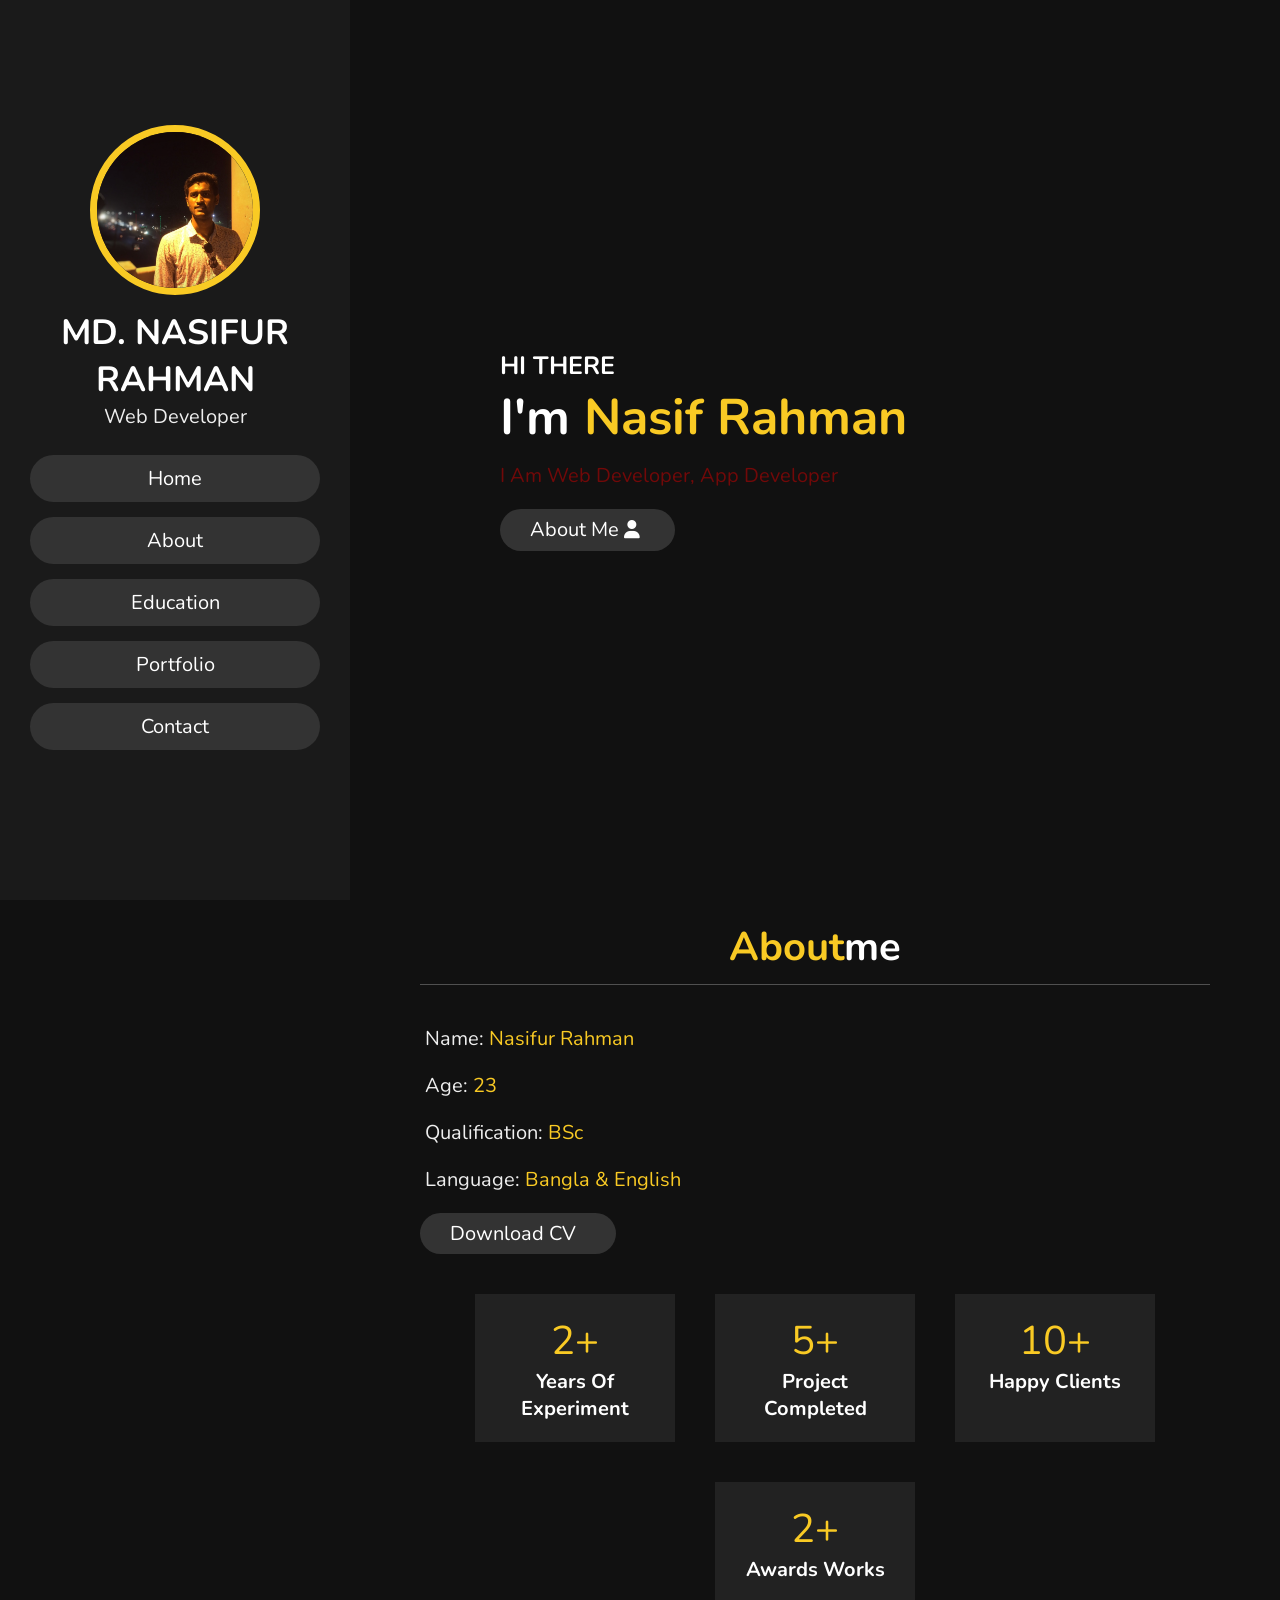
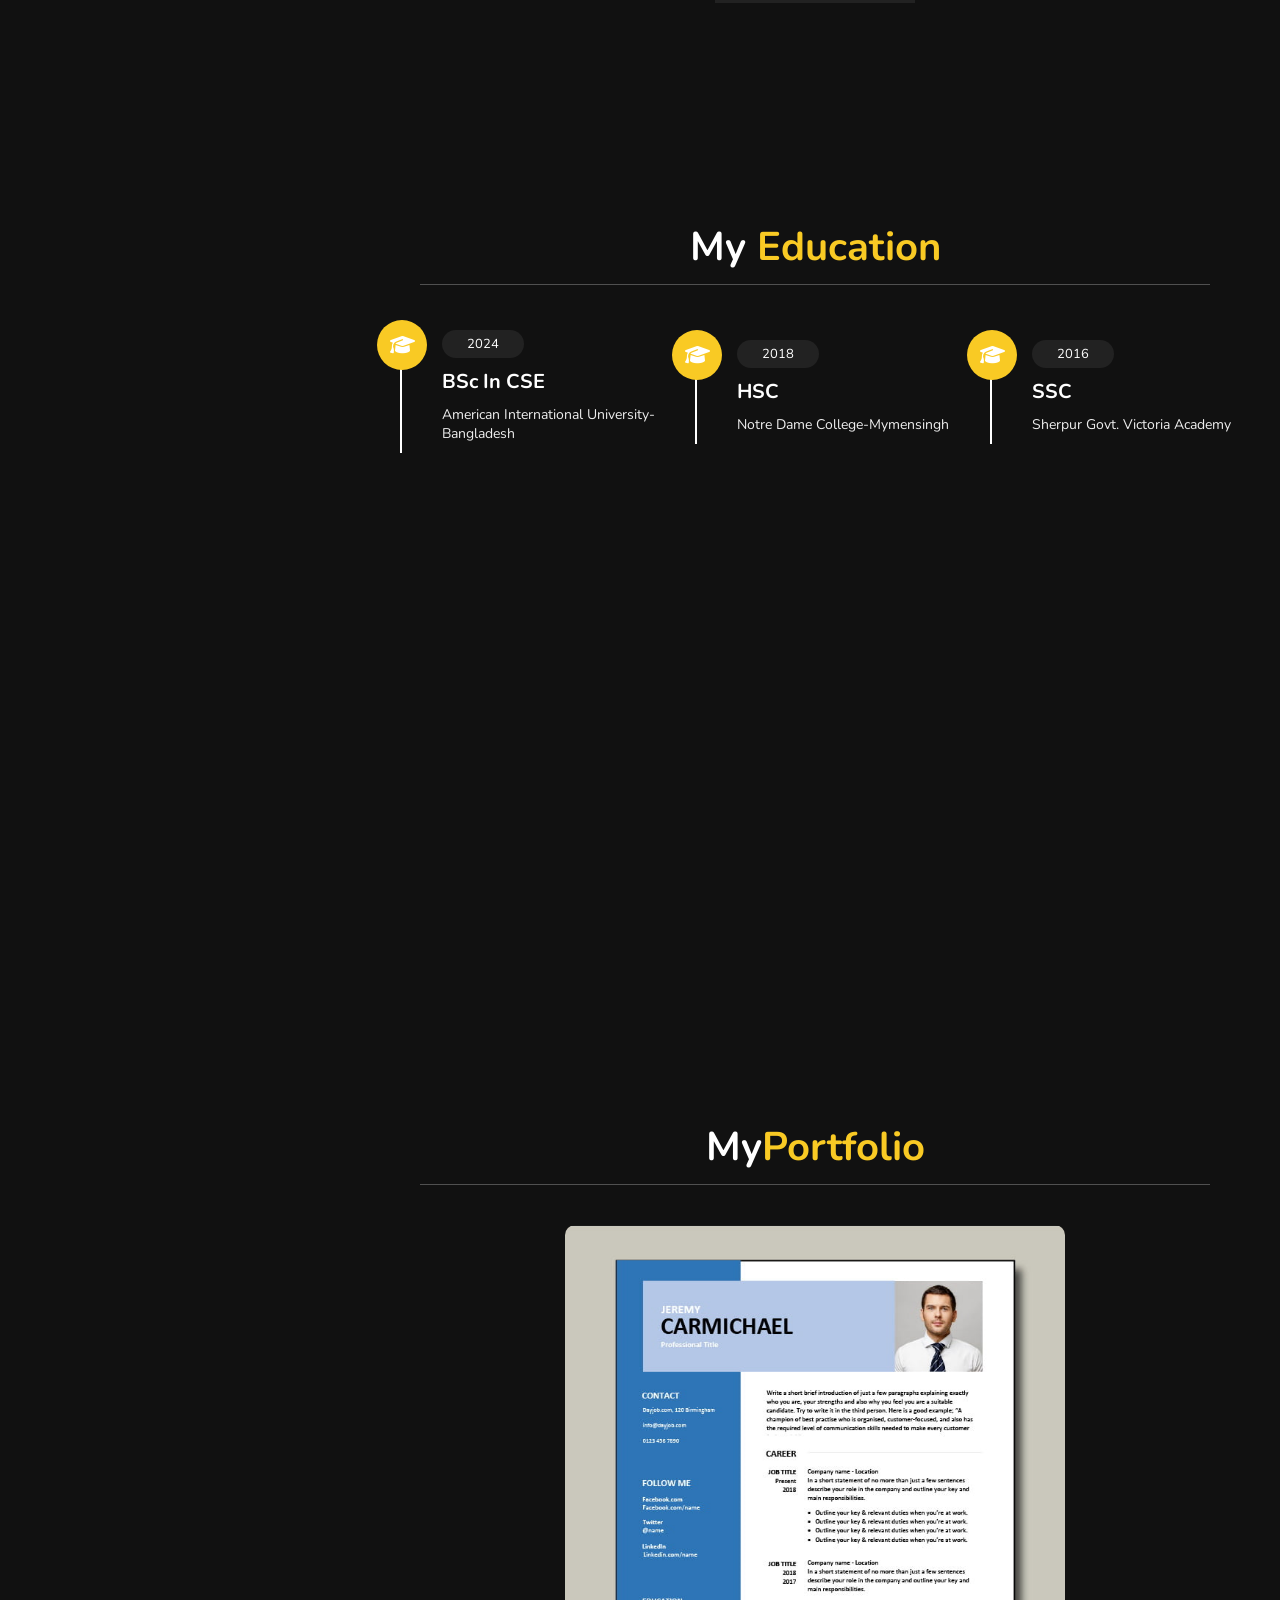
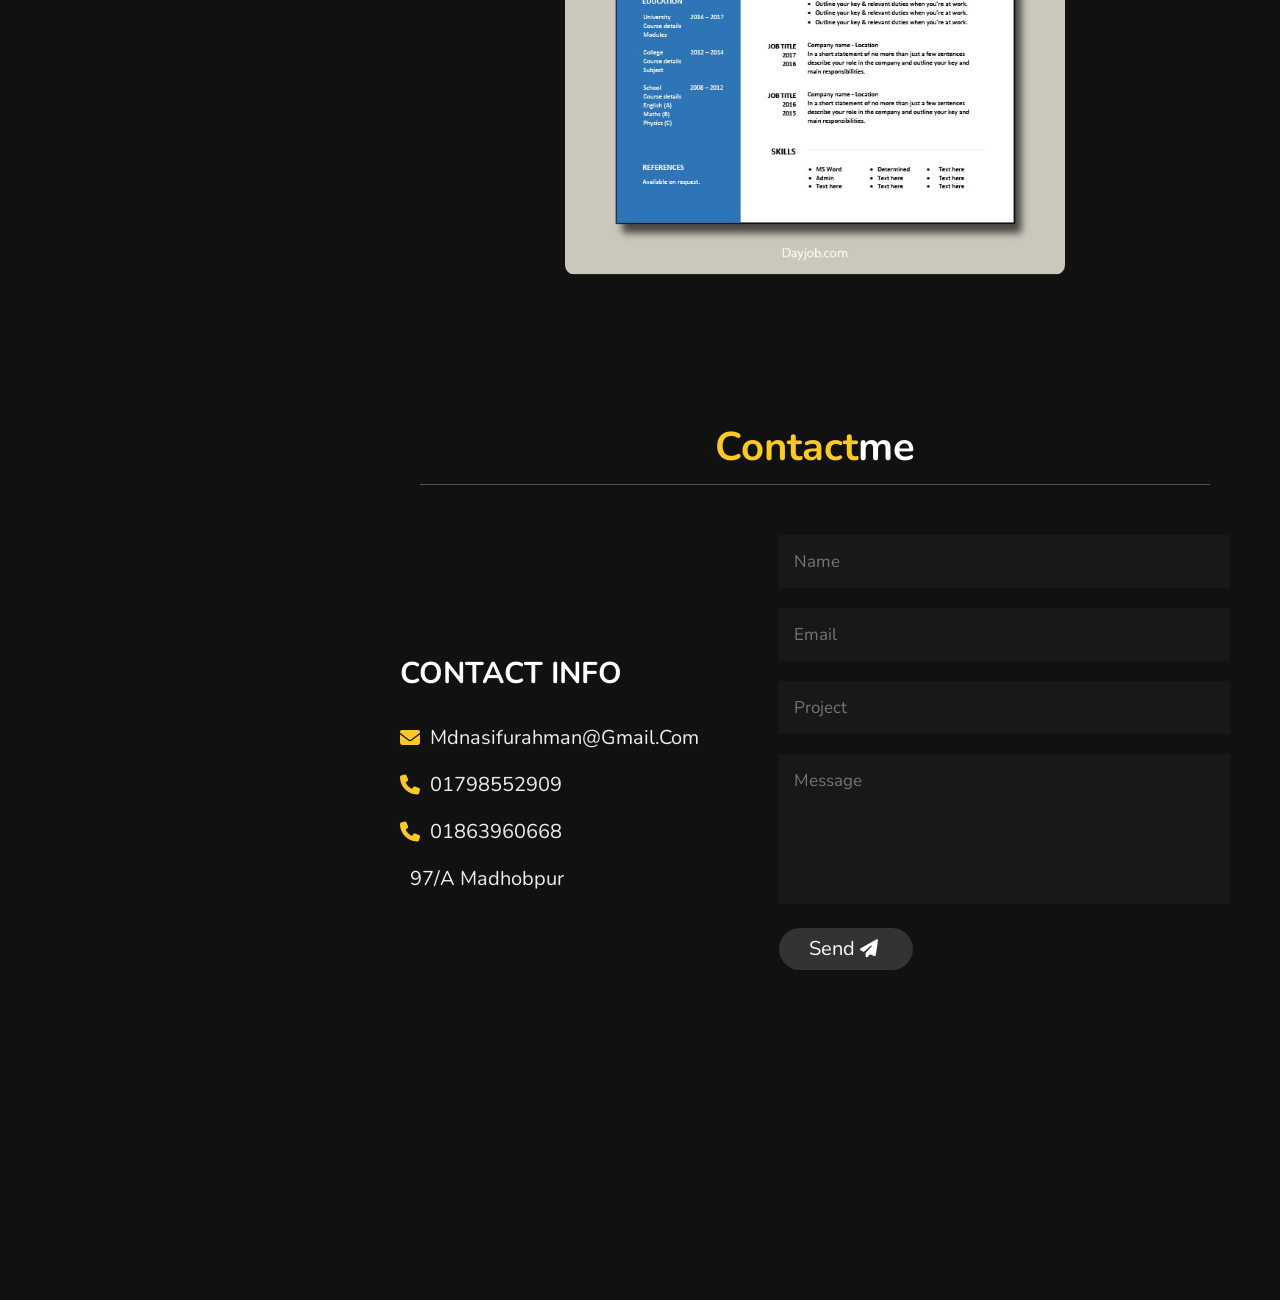
==== index.html @ 471b3904 "upload" ====
<!DOCTYPE html>
<html lang="en">
<head>
    <meta charset="UTF-8">
    <meta http-equiv="X-UA-Compatible" content="IE=edge">
    <meta name="viewport" content="width=device-width, initial-scale=1.0">
    <title>Nasif Rahman</title>
    <link rel="stylesheet" href="https://cdnjs.cloudflare.com/ajax/libs/font-awesome/6.4.0/css/all.min.css">
    <link rel="stylesheet" href="css/style.css">
</head>
<body>

    <header>
        <div class="user">
            <img src="images/homepic.jpeg" alt="">
            <h3 class="name">MD. NASIFUR RAHMAN</h3>
            <p class="post">Web Developer</p>
        </div>

        <nav class="navbar">
            <ul>
                <li><a href="#home">Home</a></li>
                <li><a href="#about">About</a></li>
                <li><a href="#education">Education</a></li>
                <li><a href="#portfolio">Portfolio</a></li>
                <li><a href="#contact">Contact</a></li>
            </ul>
        </nav>
    </header>
<!---header ends-->
    <div id="menu" class="fas fa-bars"></div>
<!---Home start-->
    <section class="home" id="home">
        <h3>HI THERE</h3>
        <h1>I'm <span>Nasif Rahman</span></h1>
        <p>I am Web Developer, App Developer</p>
        <a href="#about"><button class="btn">about me<i class="fas fa-user"></i></button></a>


    </section>
<!---Home ends-->
<!---About starts-->
<section class="about" id="about">
    <h1 class="heading"><span>about</span>me</h1>
    <div class="row">
        <div class="info">
            <h3><span>name:</span>Nasifur Rahman</h3>
            <h3><span>age:</span>23</h3>
            <h3><span>qualification:</span>BSc</h3>
            <h3><span>Language:</span>Bangla & English</h3>
            <a href="#"><button class="btn">Download CV <i class="i.fas.fa-download"></i></button></a>
        </div>
        <div class="counter">
            <div class="box">
                <span>2+</span>
                <h3>years of experiment</h3>
            </div>
            <div class="box">
                <span>5+</span>
                <h3>project completed</h3>
            </div>
            <div class="box">
                <span>10+</span>
                <h3>happy clients</h3>
            </div>
            <div class="box">
                <span>2+</span>
                <h3>Awards works</h3>
            </div>
        </div>
    </div>
</section>
<!---Home ends-->
<!---education starts-->
<section class="education" id="education">
    <h1 class="heading">my <span>education</span></h1>
    <div class="box-container">
        <div class="box">
            <i class="fas fa-graduation-cap"></i>
            <span>2024</span>
            <h3>BSc in CSE </h3>
            <p>American International University-Bangladesh</p>
        </div>
        <div class="box">
            <i class="fas fa-graduation-cap"></i>
            <span>2018</span>
            <h3>HSC </h3>
            <p>Notre Dame College-Mymensingh</p>
        </div>
        <div class="box">
            <i class="fas fa-graduation-cap"></i>
            <span>2016</span>
            <h3>SSC </h3>
            <p>Sherpur Govt. Victoria Academy</p>
        </div>
    </div>
</section>
<!---education ends-->
<!---portfolio starts-->
<section class="portfolio" id="portfolio">
    <h1 class="heading">my<span>Portfolio</span></h1>
    <div class="box-container">
        <div class="box">
            <img src="images/cv.jpg" alt="CV">
        </div>
    </div>
</section>
<!---portfolio ends-->
<!---contact starts-->
<section class="contact" id="contact">
    <h1 class="heading"><span>Contact</span>me</h1>
    <div class="row">
        <div class="content">
            <h3 class="title">Contact Info</h3>
            <div class="info">
                <h3><i class="fas fa-envelope"></i>mdnasifurahman@gmail.com</h3>
                <h3><i class="fas fa-phone"></i>01798552909</h3>
                <h3><i class="fas fa-phone"></i>01863960668</h3>
                <h3><i class="fas fa-map-market-alt"></i>97/A Madhobpur</h3>
            </div>
        </div>
        <form action="">
            <input type="text" placeholder="name" class="box">
            <input type="email" placeholder="email" class="box">
            <input type="text" placeholder="project" class="box">
            <textarea name="" id="" cols="30" rows="10" class="box message" placeholder="message"></textarea>
            <button type="submit" class="btn">send<i class="fas fa-paper-plane"></i></button>
        </form>
    </div>
</section>
<!---contact ends-->
<!---scroll top button-->
<a href="#home" class="top">
    <img src="images/scroll-top-img.png" alt="">
</a>

    <!--jquer cdn link-->
    <script src="https://cdnjs.cloudflare.com/ajax/libs/jquery/3.7.0/jquery.min.js"></script>
    <!--custom js file link-->
    <script src="js/script.js"></script>

    
</body>
</html>
---- css/style.css ----
@import url('https://fonts.googleapis.com/css2?family=Nunito:wght@800&display=swap');


:root {
    --yellow: #f9ca24;
}

* {
    font-family: 'Nunito', sans-serif;
    margin: 0;
    padding: 0;
    box-sizing: border-box;
    text-decoration: none;
    outline: none;
    border: none;
    text-transform: capitalize;
    transition: all .2s linear;
}

*::selection {
    background: var(--yellow);
    color: #333;
}

html {
    font-size: 62.5%;
    overflow-x: hidden;
}

html::-webkit-scrollbar {
    width: 1.4rem;
}

html::-webkit-scrollbar-track {
    background: #222;
}

html::-webkit-scrollbar-thumb {
    background: var(--yellow);
}

body {
    background: #111;
    overflow: hidden;
    padding-left: 35rem;
}

section {
    min-height: 100vh;
    padding: 1rem;
}

.btn {
    padding: .7rem 3rem;
    background: #333;
    color: #fff;
    cursor: pointer;
    margin-top: 1rem;
    font-size: 2rem;
    border-radius: 5rem;
}

.btn i {
    padding: 0.5rem;
    font-size: 1.8rem;
}

.btn:hover {
    background: var(--yellow);
}

.heading {
    text-align: center;
    margin: 0 6rem;
    font-size: 4rem;
    padding: 1rem;
    border-bottom: .1rem solid #fff4;
    color: #fff;
}

.heading span {
    color: var(--yellow);
}

header {
    position: fixed;
    top: 0;
    left: 0;
    z-index: 1000;
    height: 100%;
    width: 35rem;
    background: #1a1a1a;
    display: flex;
    align-items: center;
    justify-content: center;
    flex-flow: column;
    text-align: center;
}

header .user img {
    height: 17rem;
    width: 17rem;
    border-radius: 50%;
    object-fit: cover;
    margin-bottom: 1rem;
    border: .7rem solid var(--yellow);
}

header .user .name {
    font-size: 3.5rem;
    color: #fff;
}

header .user .post {
    font-size: 2rem;
    color: #eee;
}

header .navbar {
    width: 100%;
}

header .navbar ul {
    list-style: none;
    padding: 1rem 3rem;
}

header .navbar ul a {
    display: block;
    padding: 1rem;
    margin: 1.5rem 0;
    background: #333;
    color: #fff;
    font-size: 2rem;
    border-radius: 5rem;
}

header .navbar ul a:hover {
    background: var(--yellow);
}

#menu {
    position: fixed;
    top: 2rem;
    right: 2rem;
    background: #333;
    color: #fff;
    cursor: pointer;
    font-size: 2.5rem;
    padding: 1rem 1.5rem;
    z-index: 1000;
    display: none;

}

.home {
    display: flex;
    justify-content: center;
    flex-flow: column;
    padding: 0 15rem;
}

.home h3 {
    font-size: 2.5rem;
    color: #fff;
}

.home h1 {
    font-size: 5rem;
    color: #fff;
}

.home h1 span {
    color: var(--yellow);
}

.home p {
    font-size: 2rem;
    color: #710909;
    padding: 1rem 0;
}

.about .row {
    display: flex;
    align-items: center;
    justify-content: center;
    flex-wrap: wrap;
    padding: 1rem 0;
}

.about .row .info {
    flex: 1 1 48rem;
    padding: 2rem 1rem;
    padding-left: 6rem;
}

.about .row .info h3 {
    font-size: 2rem;
    color: var(--yellow);
    padding: 1rem 0;
    font-weight: normal;
}

.about .row .info h3 span {
    color: #eee;
    padding: 0 .5rem;
}

.about .row .counter {
    flex: 1 1 48rem;
    display: flex;
    justify-content: center;
    flex-wrap: wrap;
}

.about .row .counter .box {
    width: 20rem;
    background: #222;
    text-align: center;
    padding: 2rem;
    margin: 2rem;
}

.about .row .counter .box span {
    font-size: 4rem;
    color: var(--yellow);
}

.about .row .counter .box h3 {
    font-size: 2rem;
    color: #fff;
}

.education .box-container {
    display: flex;
    align-items: center;
    justify-content: space-between;
    flex-wrap: wrap;
    padding: 1rem 0;
    padding-left: 3rem;
}

.education .box-container .box {
    width: 27rem;
    margin: 4rem 1rem;
    padding-left: 4rem;
    border-left: .2rem solid #fff;
    position: relative;
}

.education .box-container .box span {
    font-size: 1.3rem;
    background: #222;
    color: #fff;
    border-radius: 5rem;
    padding: .5rem 2.5rem;
}

.education .box-container .box h3 {
    font-size: 2rem;
    color: #fff;
    padding-top: 1.5rem;
}

.education .box-container .box p {
    font-size: 1.4rem;
    color: #eee;
    padding: 1rem 0;
}

.education .box-container .box i {
    position: absolute;
    top: -1.5rem;
    left: -2.5rem;
    height: 5rem;
    width: 5rem;
    border-radius: 50%;
    line-height: 5rem;
    text-align: center;
    font-size: 2rem;
    color: #fff;
    background: var(--yellow);
}

.portfolio .box-container {
    display: flex;
    align-items: center;
    justify-content: center;
    flex-wrap: wrap;
    padding: 2rem 0;
}

.portfolio .box-container .box {
    height: 65rem;
    width: 50rem;
    border-radius: 1rem;
    margin: 2rem;
    overflow: hidden;
    cursor: pointer;
}

.portfolio .box-container .box img {
    height: 100%;
    width: 100%;
    object-fit: cover;
}

.portfolio .box-container .box:hover img {
    transform: scale(1.3);
}

.contact .row {
    display: flex;
    align-items: center;
    justify-content: center;
    flex-wrap: wrap;
}

.contact .row .content {
    flex: 1 1 30rem;
    padding: 4rem;
    padding-bottom: 0;
}

.contact .row form {
    flex: 1 1 45rem;
    padding: 2rem;
    margin: 2rem;
    margin-bottom: 4rem;
}

.contact .row form .box {
    padding: 1.5rem;
    margin: 1rem 0;
    background: #3333;
    color: #fff;
    text-transform: none;
    font-size: 1.7rem;
    width: 100%;
}

.contact .row form .box::placeholder {
    text-transform: capitalize;
}

.contact .row form .message {
    height: 15rem;
    resize: none;
}

.contact .row .content .title {
    text-transform: uppercase;
    color: #fff;
    font-size: 3rem;
    padding-bottom: 2rem;
}

.contact .row .content .info h3 {
    display: flex;
    align-items: center;
    font-size: 2rem;
    color: #eee;
    padding: 1rem 0;
    font-weight: normal;
}

.contact .row .content .info h3 i {
    padding-right: 1rem;
    color: var(--yellow);
}

.top {
    position: fixed;
    bottom: 7.5rem;
    right: 2rem;
    z-index: 100;
    display: none;
}

/*media queires*/
@media(max-width:1200px) {
    html {
        font-size: 55%;
    }

    .home {
        padding: 1rem 4rem;
    }
}

@media(max-width:991px) {
    header {
        left: -120%;
    }

    #menu {
        display: block;
    }

    header.toggle {
        left: 0%;
    }

    body {
        padding: 0;
    }
}

@media(max-width:768px) {
    html {
        font-size: 50%;
    }

}

@media(max-width:400px) {
    header {
        width: 100vw;
    }

    .heading {
        margin: 0 3rem;
    }

    .about .row .counter .box {
        width: 100%;
    }

    .education .box-container .box {
        width: 100%;
    }

    .portfolio .box-container .box {
        width: 100%;
    }

    .contact .row form {
        margin: 3rem 0;
    }
}
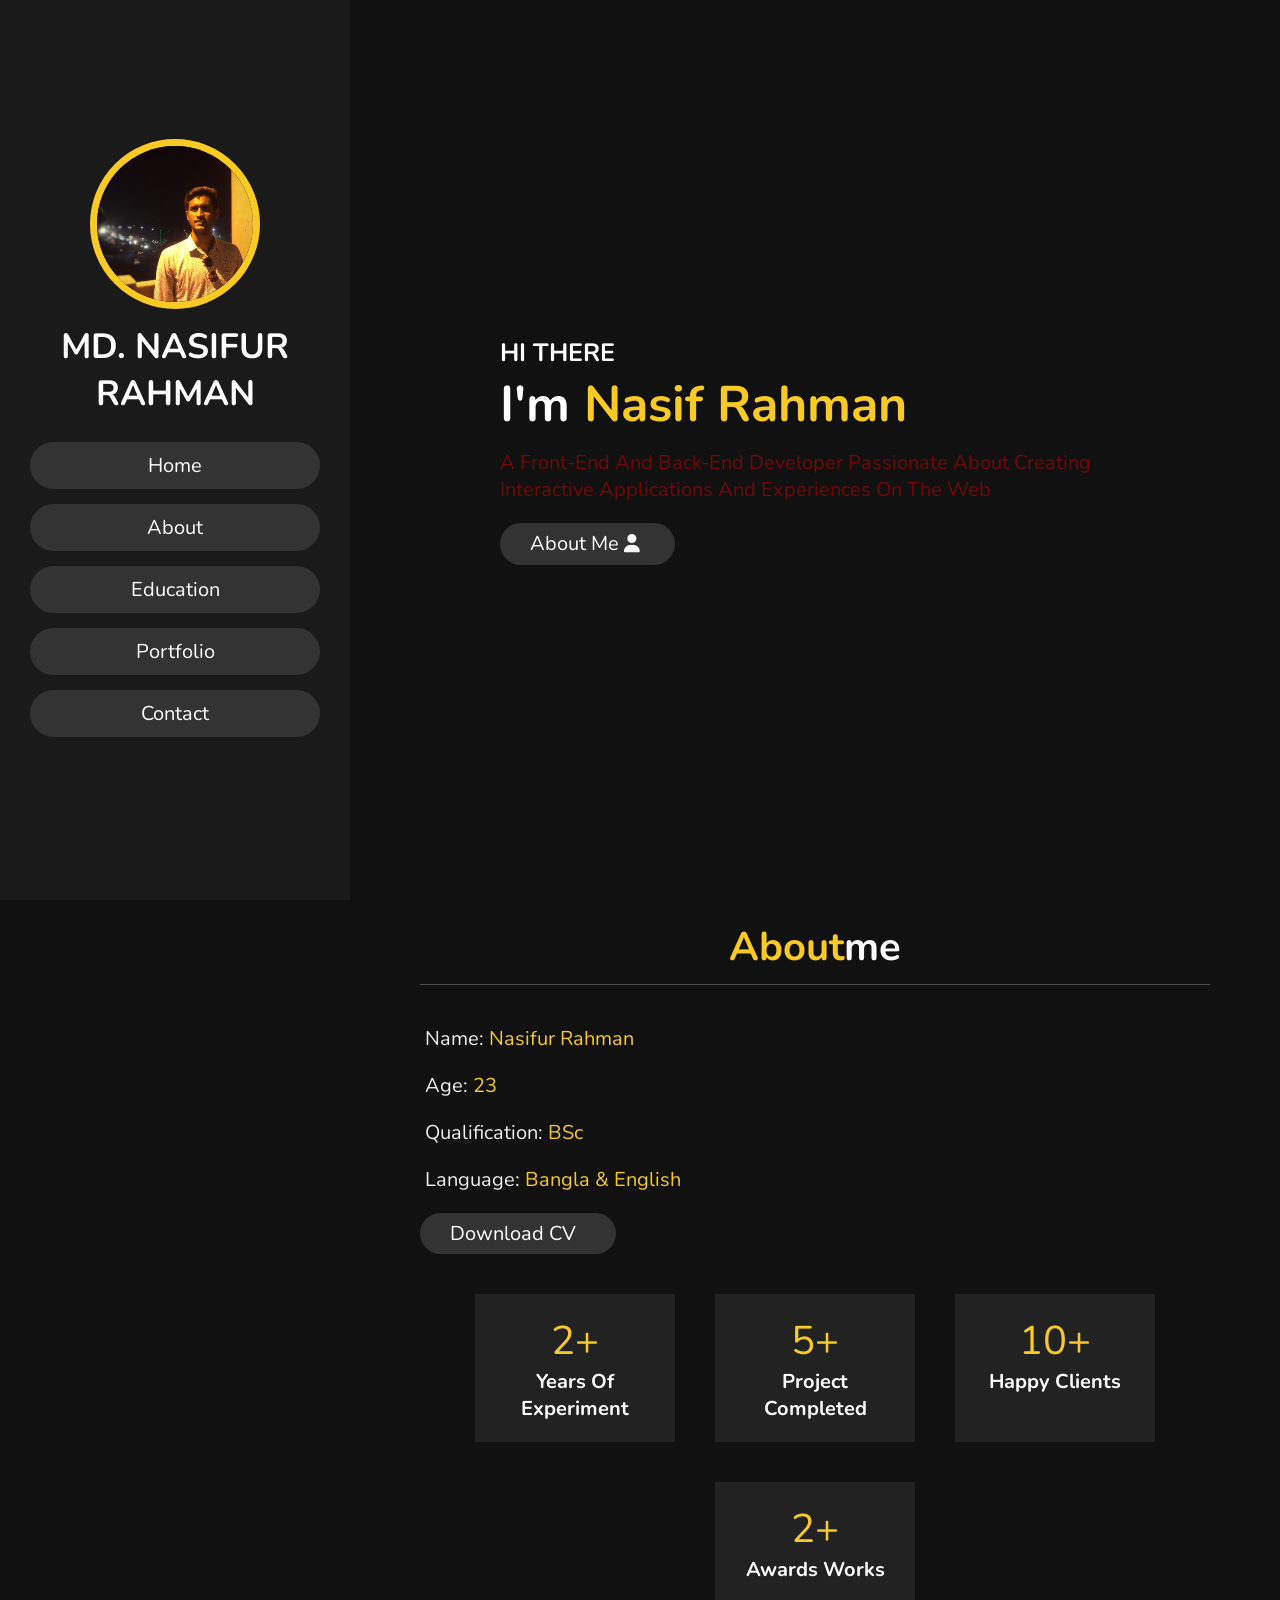
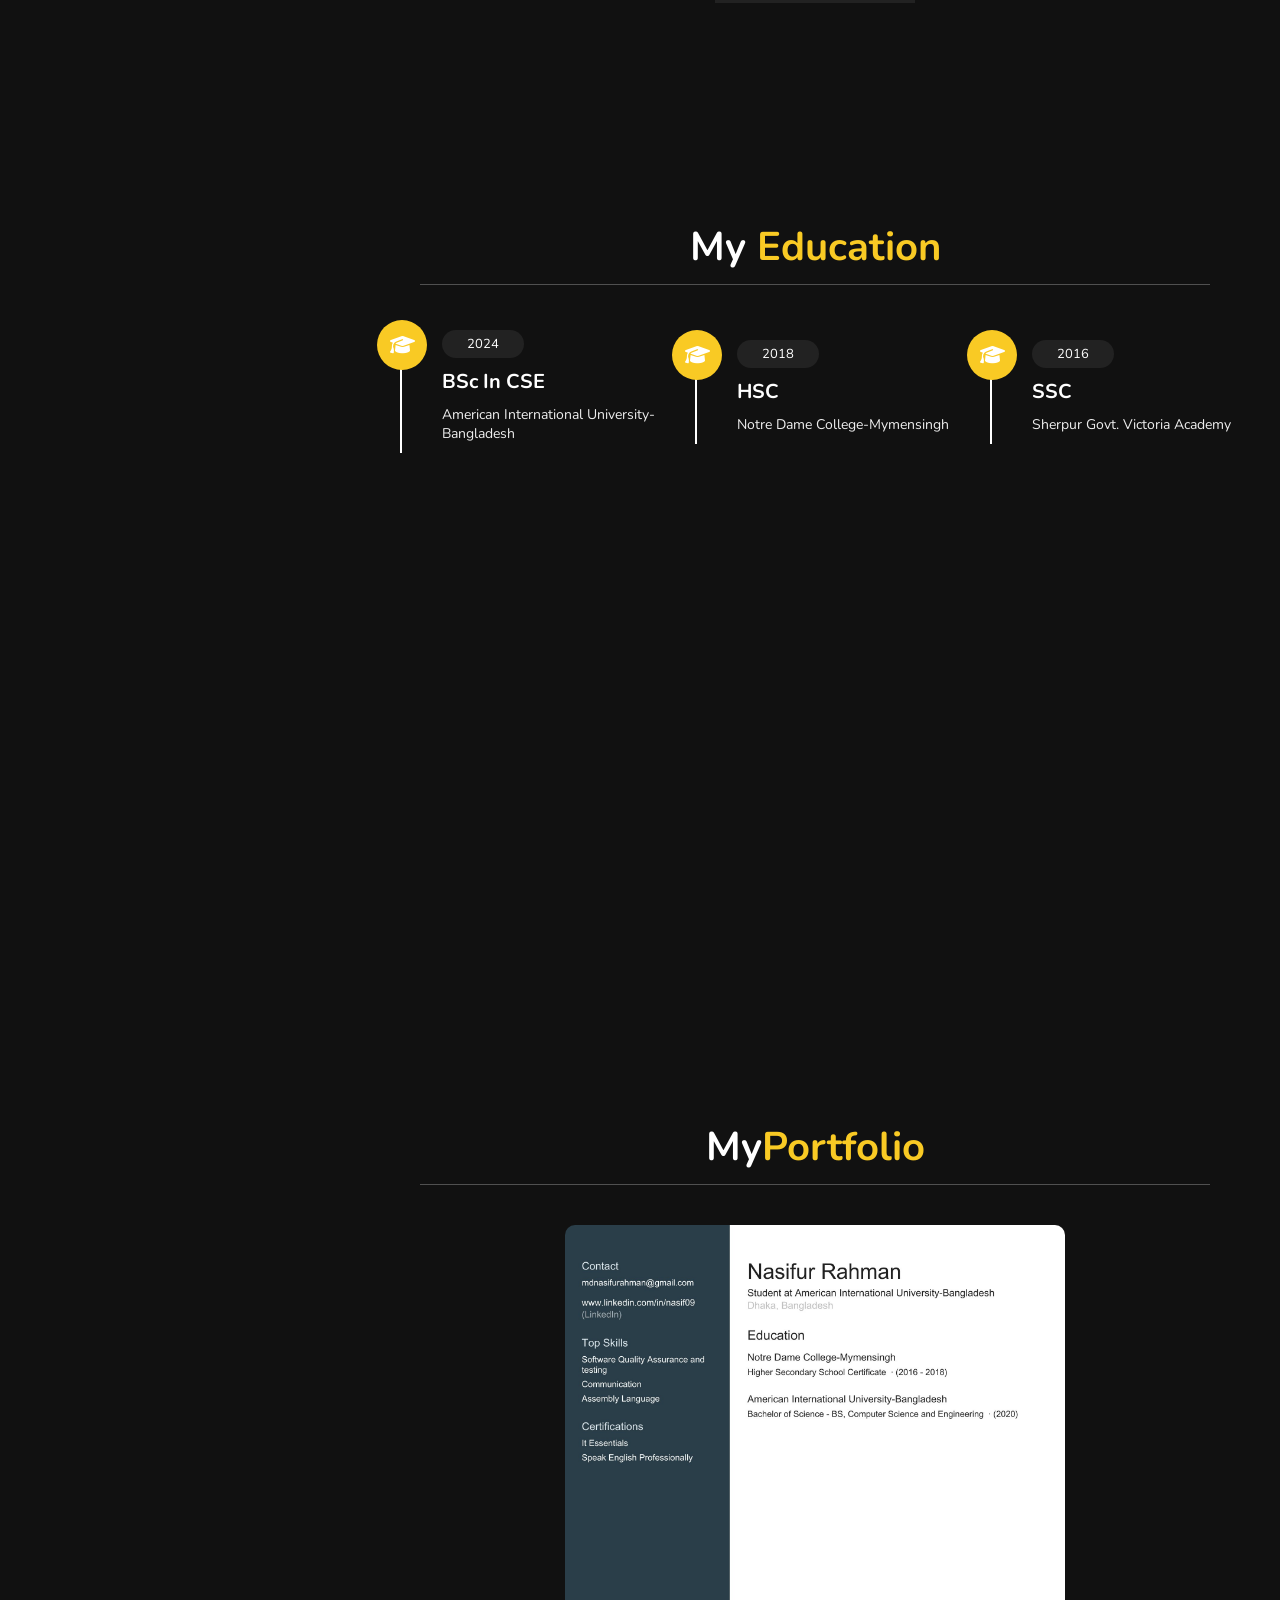
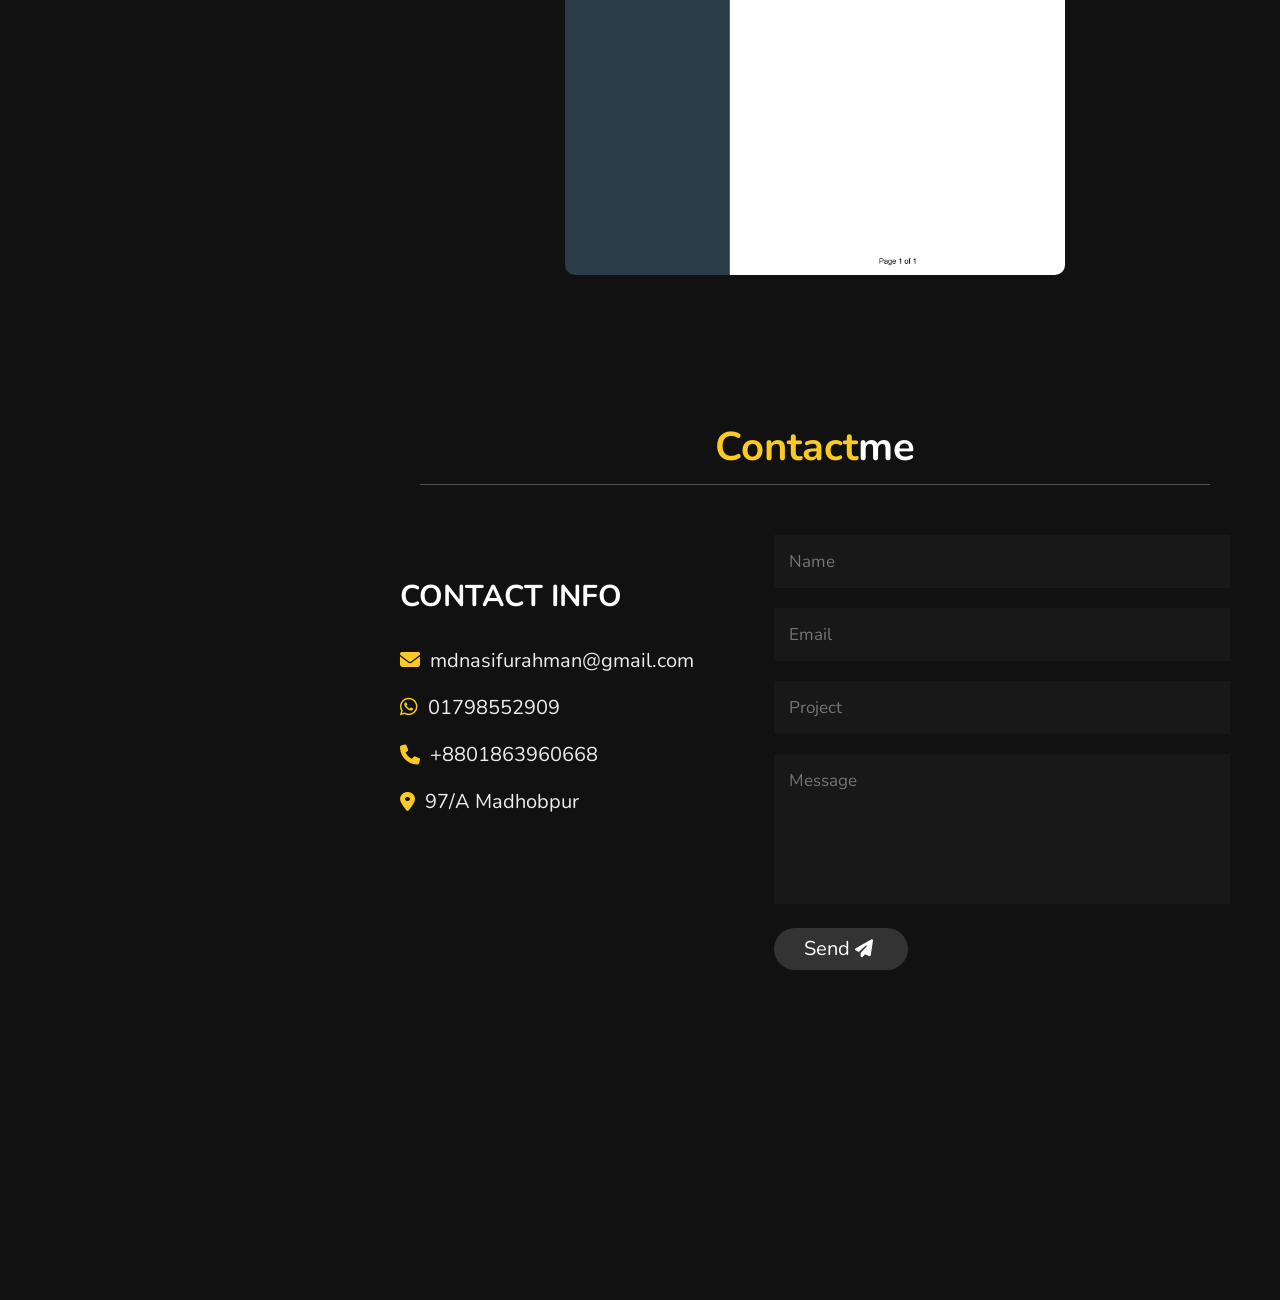
==== commit 5573d09b: "call from web" ====
--- a/index.html
+++ b/index.html
@@ -6,7 +6,7 @@
     <meta name="viewport" content="width=device-width, initial-scale=1.0">
     <title>Nasif Rahman</title>
     <link rel="stylesheet" href="https://cdnjs.cloudflare.com/ajax/libs/font-awesome/6.4.0/css/all.min.css">
-    <link rel="stylesheet" href="css/style.css">
+    <link rel="stylesheet" href="css/stylee.css">
 </head>
 <body>
 
@@ -14,7 +14,7 @@
         <div class="user">
             <img src="images/homepic.jpeg" alt="">
             <h3 class="name">MD. NASIFUR RAHMAN</h3>
-            <p class="post">Web Developer</p>
+            <!-- <p class="post">Web Developer</p> -->
         </div>
 
         <nav class="navbar">
@@ -33,7 +33,7 @@
     <section class="home" id="home">
         <h3>HI THERE</h3>
         <h1>I'm <span>Nasif Rahman</span></h1>
-        <p>I am Web Developer, App Developer</p>
+        <p>A Front-End and Back-End Developer passionate about creating interactive applications and experiences on the web</p>
         <a href="#about"><button class="btn">about me<i class="fas fa-user"></i></button></a>
 
 
@@ -113,10 +113,11 @@
         <div class="content">
             <h3 class="title">Contact Info</h3>
             <div class="info">
-                <h3><i class="fas fa-envelope"></i>mdnasifurahman@gmail.com</h3>
-                <h3><i class="fas fa-phone"></i>01798552909</h3>
-                <h3><i class="fas fa-phone"></i>01863960668</h3>
-                <h3><i class="fas fa-map-market-alt"></i>97/A Madhobpur</h3>
+                <h3><i class="fas fa-envelope"><a href="mailto:mdnasifurahman@gmail.com" target="_blank"></i>mdnasifurahman@gmail.com</h3>
+                <h3><i class="fa-brands fa-whatsapp"></i><a href="https://wa.me/1798552909" target="_blank">01798552909</a></h3>
+                <h3><i class="fas fa-phone"></i><a href="tel:0186-396-0668">+8801863960668</a></h3> 
+                <h3><i class="fas fa-map-marker-alt"></i>97/A Madhobpur</h3>
+                <iframe src="https://www.google.com/maps/embed?pb=!1m18!1m12!1m3!1d3615.627733123895!2d90.01149781116058!3d25.012762477737695!2m3!1f0!2f0!3f0!3m2!1i1024!2i768!4f13.1!3m3!1m2!1s0x3757d610b1247fcd%3A0x201f5f0a2e071108!2s2277%2B4J4%2C%20Sherpur!5e0!3m2!1sen!2sbd!4v1684599125480!5m2!1sen!2sbd" width="70%" height="100%" style="border:0;" allowfullscreen="" loading="lazy" referrerpolicy="no-referrer-when-downgrade"></iframe>
             </div>
         </div>
         <form action="">
--- a/css/stylee.css
+++ b/css/stylee.css
@@ -0,0 +1,445 @@
+@import url('https://fonts.googleapis.com/css2?family=Nunito:wght@800&display=swap');
+
+
+:root {
+    --yellow: #f9ca24;
+}
+
+* {
+    font-family: 'Nunito', sans-serif;
+    margin: 0;
+    padding: 0;
+    box-sizing: border-box;
+    text-decoration: none;
+    outline: none;
+    border: none;
+    text-transform: capitalize;
+    transition: all .2s linear;
+}
+
+*::selection {
+    background: var(--yellow);
+    color: #333;
+}
+
+html {
+    font-size: 62.5%;
+    overflow-x: hidden;
+}
+
+html::-webkit-scrollbar {
+    width: 1.4rem;
+}
+
+html::-webkit-scrollbar-track {
+    background: #222;
+}
+
+html::-webkit-scrollbar-thumb {
+    background: var(--yellow);
+}
+
+body {
+    background: #111;
+    overflow: hidden;
+    padding-left: 35rem;
+}
+
+section {
+    min-height: 100vh;
+    padding: 1rem;
+}
+
+.btn {
+    padding: .7rem 3rem;
+    background: #333;
+    color: #fff;
+    cursor: pointer;
+    margin-top: 1rem;
+    font-size: 2rem;
+    border-radius: 5rem;
+}
+
+.btn i {
+    padding: 0.5rem;
+    font-size: 1.8rem;
+}
+
+.btn:hover {
+    background: var(--yellow);
+}
+
+.heading {
+    text-align: center;
+    margin: 0 6rem;
+    font-size: 4rem;
+    padding: 1rem;
+    border-bottom: .1rem solid #fff4;
+    color: #fff;
+}
+
+.heading span {
+    color: var(--yellow);
+}
+
+header {
+    position: fixed;
+    top: 0;
+    left: 0;
+    z-index: 1000;
+    height: 100%;
+    width: 35rem;
+    background: #1a1a1a;
+    display: flex;
+    align-items: center;
+    justify-content: center;
+    flex-flow: column;
+    text-align: center;
+}
+
+header .user img {
+    height: 17rem;
+    width: 17rem;
+    border-radius: 50%;
+    object-fit: cover;
+    margin-bottom: 1rem;
+    border: .7rem solid var(--yellow);
+}
+
+header .user .name {
+    font-size: 3.5rem;
+    color: #fff;
+}
+
+header .user .post {
+    font-size: 2rem;
+    color: #eee;
+}
+
+header .navbar {
+    width: 100%;
+}
+
+header .navbar ul {
+    list-style: none;
+    padding: 1rem 3rem;
+}
+
+header .navbar ul a {
+    display: block;
+    padding: 1rem;
+    margin: 1.5rem 0;
+    background: #333;
+    color: #fff;
+    font-size: 2rem;
+    border-radius: 5rem;
+}
+
+header .navbar ul a:hover {
+    background: var(--yellow);
+}
+
+#menu {
+    position: fixed;
+    top: 2rem;
+    right: 2rem;
+    background: #333;
+    color: #fff;
+    cursor: pointer;
+    font-size: 2.5rem;
+    padding: 1rem 1.5rem;
+    z-index: 1000;
+    display: none;
+
+}
+
+.home {
+    display: flex;
+    justify-content: center;
+    flex-flow: column;
+    padding: 0 15rem;
+}
+
+.home h3 {
+    font-size: 2.5rem;
+    color: #fff;
+}
+
+.home h1 {
+    font-size: 5rem;
+    color: #fff;
+}
+
+.home h1 span {
+    color: var(--yellow);
+}
+
+.home p {
+    font-size: 2rem;
+    color: #710909;
+    padding: 1rem 0;
+}
+
+.about .row {
+    display: flex;
+    align-items: center;
+    justify-content: center;
+    flex-wrap: wrap;
+    padding: 1rem 0;
+}
+
+.about .row .info {
+    flex: 1 1 48rem;
+    padding: 2rem 1rem;
+    padding-left: 6rem;
+}
+
+.about .row .info h3 {
+    font-size: 2rem;
+    color: var(--yellow);
+    padding: 1rem 0;
+    font-weight: normal;
+}
+
+.about .row .info h3 span {
+    color: #eee;
+    padding: 0 .5rem;
+}
+
+.about .row .counter {
+    flex: 1 1 48rem;
+    display: flex;
+    justify-content: center;
+    flex-wrap: wrap;
+}
+
+.about .row .counter .box {
+    width: 20rem;
+    background: #222;
+    text-align: center;
+    padding: 2rem;
+    margin: 2rem;
+}
+
+.about .row .counter .box span {
+    font-size: 4rem;
+    color: var(--yellow);
+}
+
+.about .row .counter .box h3 {
+    font-size: 2rem;
+    color: #fff;
+}
+
+.education .box-container {
+    display: flex;
+    align-items: center;
+    justify-content: space-between;
+    flex-wrap: wrap;
+    padding: 1rem 0;
+    padding-left: 3rem;
+}
+
+.education .box-container .box {
+    width: 27rem;
+    margin: 4rem 1rem;
+    padding-left: 4rem;
+    border-left: .2rem solid #fff;
+    position: relative;
+}
+
+.education .box-container .box span {
+    font-size: 1.3rem;
+    background: #222;
+    color: #fff;
+    border-radius: 5rem;
+    padding: .5rem 2.5rem;
+}
+
+.education .box-container .box h3 {
+    font-size: 2rem;
+    color: #fff;
+    padding-top: 1.5rem;
+}
+
+.education .box-container .box p {
+    font-size: 1.4rem;
+    color: #eee;
+    padding: 1rem 0;
+}
+
+.education .box-container .box i {
+    position: absolute;
+    top: -1.5rem;
+    left: -2.5rem;
+    height: 5rem;
+    width: 5rem;
+    border-radius: 50%;
+    line-height: 5rem;
+    text-align: center;
+    font-size: 2rem;
+    color: #fff;
+    background: var(--yellow);
+}
+
+.portfolio .box-container {
+    display: flex;
+    align-items: center;
+    justify-content: center;
+    flex-wrap: wrap;
+    padding: 2rem 0;
+}
+
+.portfolio .box-container .box {
+    height: 65rem;
+    width: 50rem;
+    border-radius: 1rem;
+    margin: 2rem;
+    overflow: hidden;
+    cursor: pointer;
+}
+
+.portfolio .box-container .box img {
+    height: 100%;
+    width: 100%;
+    object-fit: cover;
+}
+
+.portfolio .box-container .box:hover img {
+    transform: scale(1.3);
+}
+
+.contact .row {
+    display: flex;
+    align-items: center;
+    justify-content: center;
+    flex-wrap: wrap;
+}
+
+.contact .row .content {
+    flex: 1 1 30rem;
+    padding: 4rem;
+    padding-bottom: 0;
+}
+
+.contact .row form {
+    flex: 1 1 45rem;
+    padding: 2rem;
+    margin: 2rem;
+    margin-bottom: 4rem;
+}
+
+.contact .row form .box {
+    padding: 1.5rem;
+    margin: 1rem 0;
+    background: #3333;
+    color: #fff;
+    text-transform: none;
+    font-size: 1.7rem;
+    width: 100%;
+}
+
+.contact .row form .box::placeholder {
+    text-transform: capitalize;
+}
+
+.contact .row form .message {
+    height: 15rem;
+    resize: none;
+}
+
+.contact .row .content .title {
+    text-transform: uppercase;
+    color: #fff;
+    font-size: 3rem;
+    padding-bottom: 2rem;
+}
+
+.contact .row .content .info h3 {
+    display: flex;
+    align-items: center;
+    font-size: 2rem;
+    color: #eee;
+    padding: 1rem 0;
+    font-weight: normal;
+}
+
+.contact .row .content .info h3 i {
+    padding-right: 1rem;
+    color: var(--yellow);
+}
+
+.contact .row .content .info h3 a {
+    text-transform: lowercase;
+    color: #eee;
+}
+
+.top {
+    position: fixed;
+    bottom: 7.5rem;
+    right: 2rem;
+    z-index: 100;
+    display: none;
+}
+
+/*media queires*/
+@media(max-width:1200px) {
+    html {
+        font-size: 55%;
+    }
+
+    .home {
+        padding: 1rem 4rem;
+    }
+}
+
+@media(max-width:991px) {
+    header {
+        left: -120%;
+    }
+
+    #menu {
+        display: block;
+    }
+
+    header.toggle {
+        left: 0%;
+    }
+
+    body {
+        padding: 0;
+    }
+}
+
+@media(max-width:768px) {
+    html {
+        font-size: 50%;
+    }
+
+}
+
+@media(max-width:400px) {
+    header {
+        width: 100vw;
+    }
+
+    .heading {
+        margin: 0 3rem;
+    }
+
+    .about .row .counter .box {
+        width: 100%;
+    }
+
+    .education .box-container .box {
+        width: 100%;
+    }
+
+    .portfolio .box-container .box {
+        width: 100%;
+    }
+
+    .contact .row form {
+        margin: 3rem 0;
+    }
+}
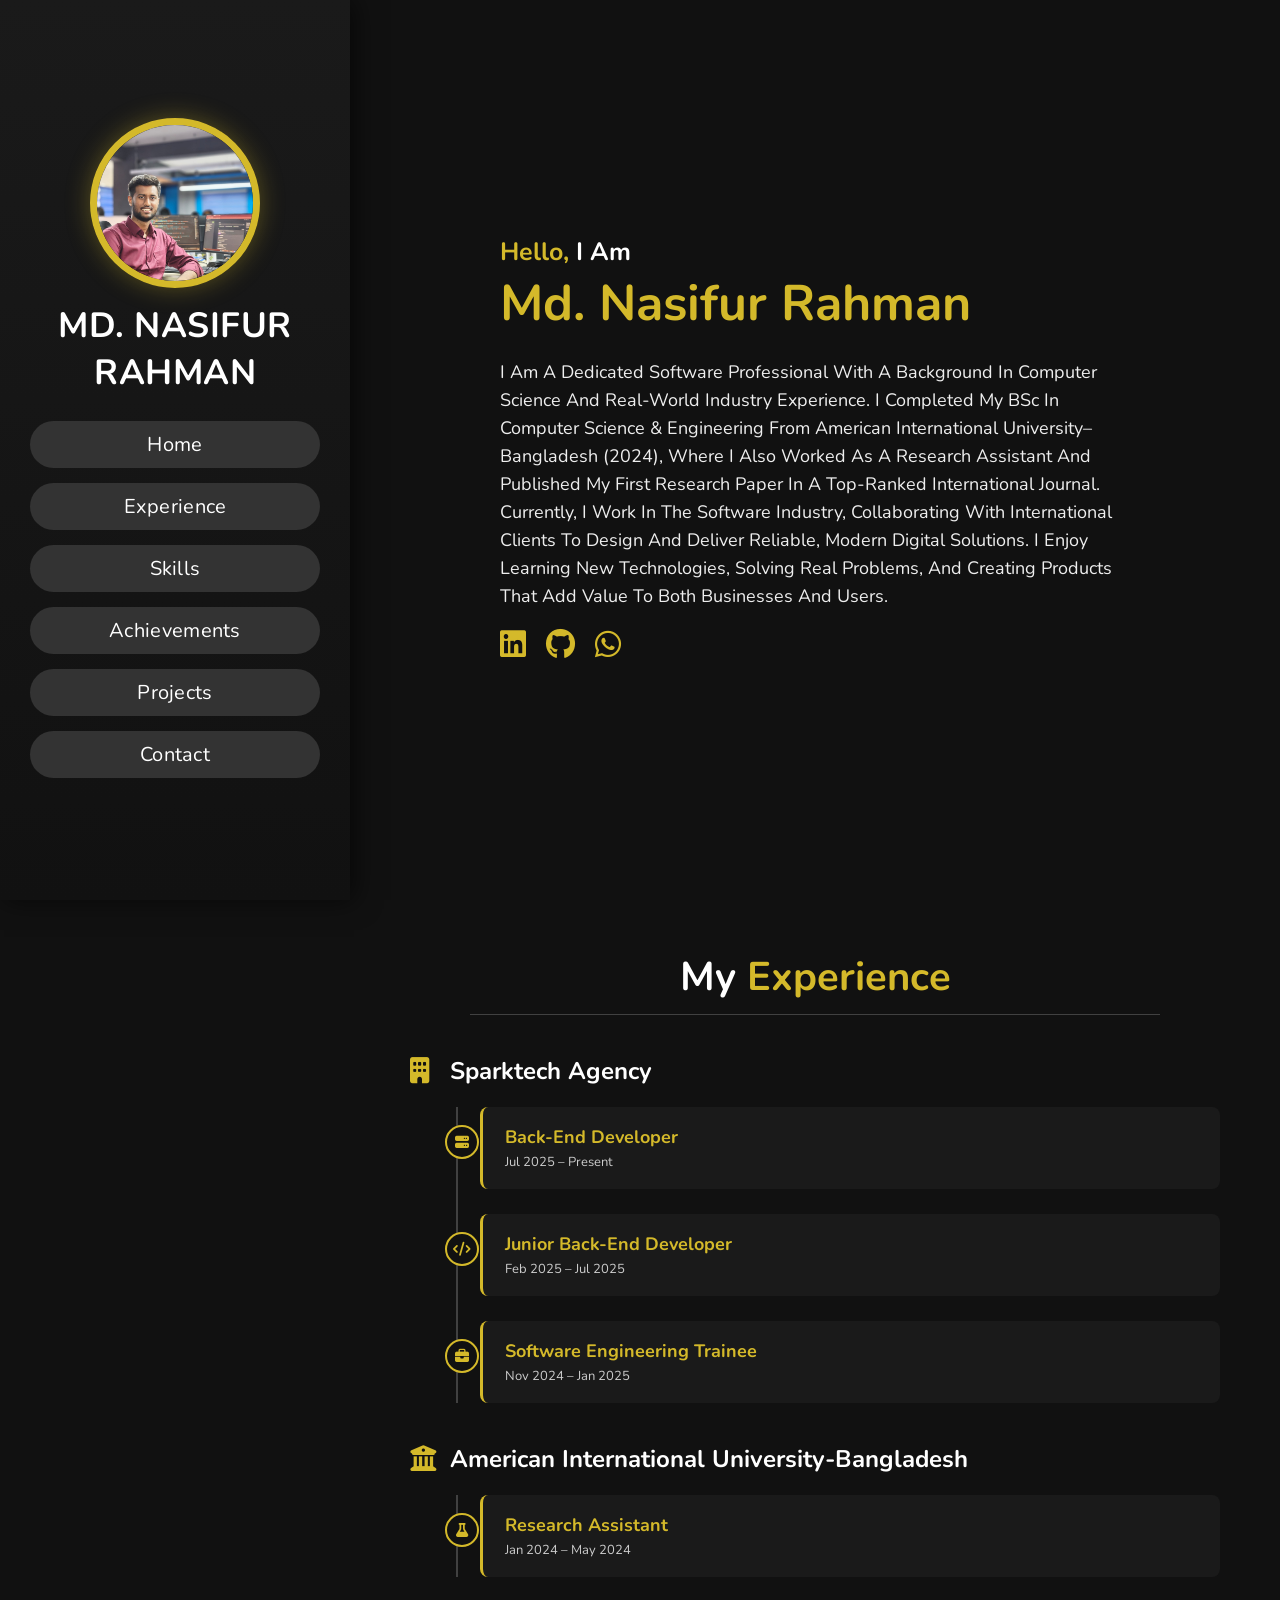
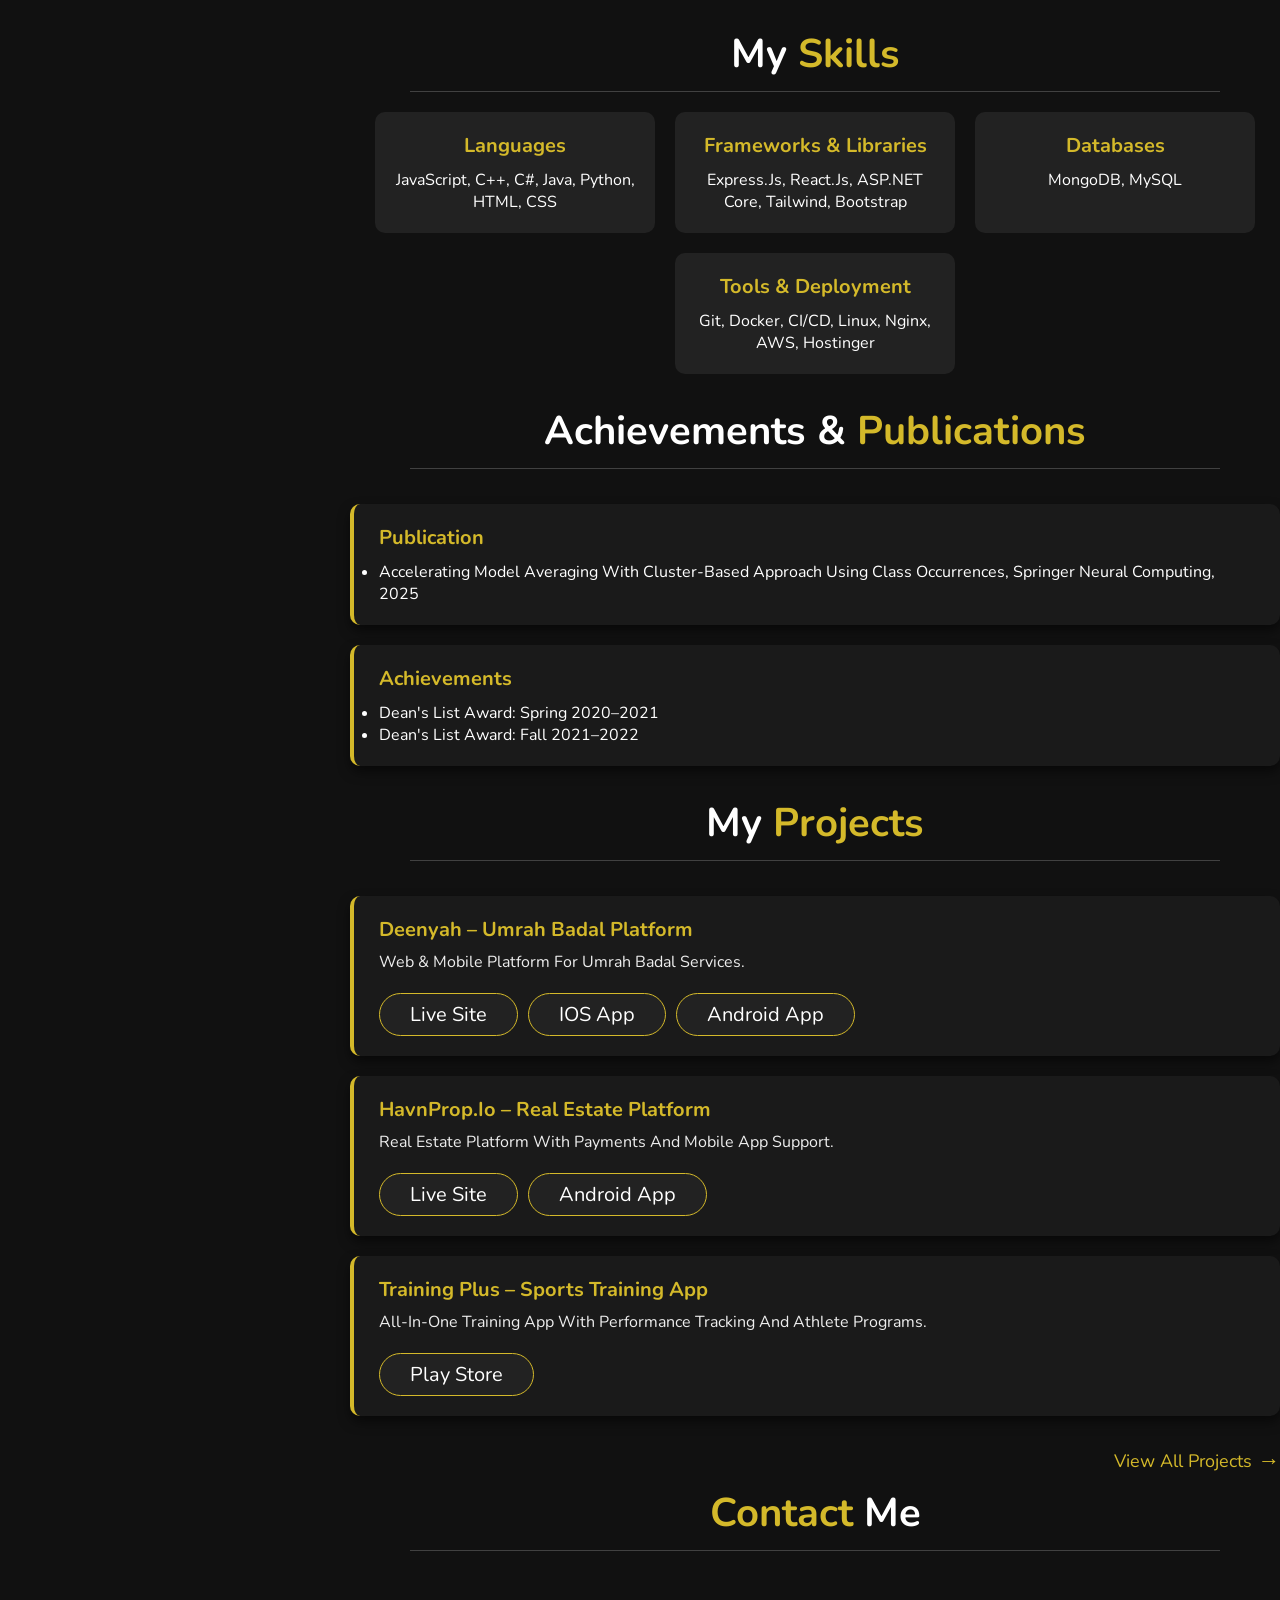
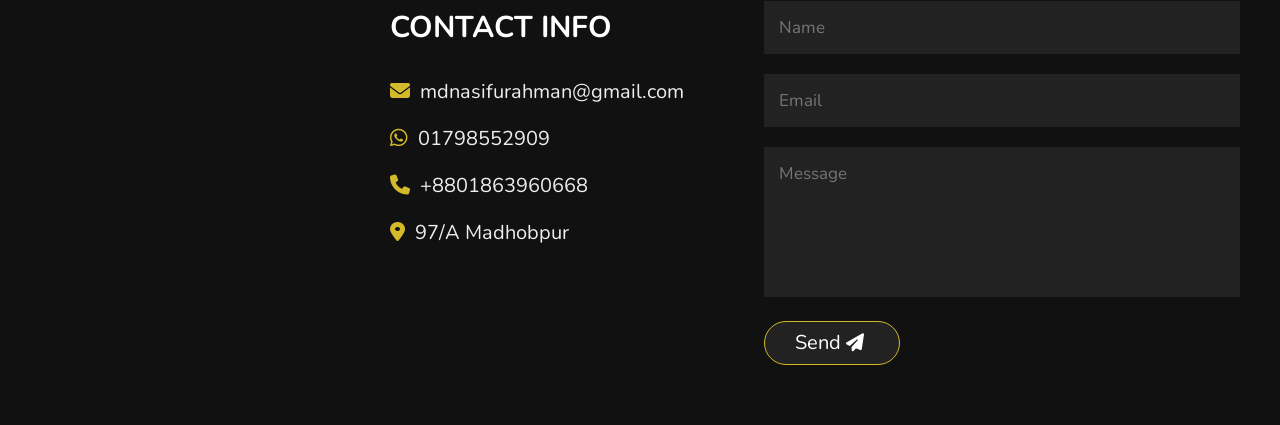
==== commit d8cc9521: "update" ====
--- a/index.html
+++ b/index.html
@@ -1,5 +1,6 @@
 <!DOCTYPE html>
 <html lang="en">
+
 <head>
     <meta charset="UTF-8">
     <meta http-equiv="X-UA-Compatible" content="IE=edge">
@@ -8,11 +9,13 @@
     <link rel="stylesheet" href="https://cdnjs.cloudflare.com/ajax/libs/font-awesome/6.4.0/css/all.min.css">
     <link rel="stylesheet" href="css/stylee.css">
 </head>
+
 <body>
 
     <header>
         <div class="user">
-            <img src="images/homepic.jpeg" alt="">
+            <img src="images/pic-red2.jpeg" alt="">
+            <!-- <img src="images/homepic.jpeg" alt=""> -->
             <h3 class="name">MD. NASIFUR RAHMAN</h3>
             <!-- <p class="post">Web Developer</p> -->
         </div>
@@ -20,126 +23,302 @@
         <nav class="navbar">
             <ul>
                 <li><a href="#home">Home</a></li>
-                <li><a href="#about">About</a></li>
-                <li><a href="#education">Education</a></li>
-                <li><a href="#portfolio">Portfolio</a></li>
+                <li><a href="#experience">Experience</a></li>
+                <li><a href="#skills">Skills</a></li>
+                <li><a href="#achievements">Achievements</a></li>
+                <li><a href="#projects">Projects</a></li>
                 <li><a href="#contact">Contact</a></li>
             </ul>
         </nav>
     </header>
-<!---header ends-->
+    <!---header ends-->
     <div id="menu" class="fas fa-bars"></div>
-<!---Home start-->
-    <section class="home" id="home">
-        <h3>HI THERE</h3>
-        <h1>I'm <span>Nasif Rahman</span></h1>
-        <p>A Front-End and Back-End Developer passionate about creating interactive applications and experiences on the web</p>
-        <a href="#about"><button class="btn">about me<i class="fas fa-user"></i></button></a>
-
-
-    </section>
-<!---Home ends-->
-<!---About starts-->
-<section class="about" id="about">
-    <h1 class="heading"><span>about</span>me</h1>
-    <div class="row">
-        <div class="info">
-            <h3><span>name:</span>Nasifur Rahman</h3>
-            <h3><span>age:</span>23</h3>
-            <h3><span>qualification:</span>BSc</h3>
-            <h3><span>Language:</span>Bangla & English</h3>
-            <a href="#"><button class="btn">Download CV <i class="i.fas.fa-download"></i></button></a>
-        </div>
-        <div class="counter">
+    <!---Home start-->
+    <section class="home">
+        <h3><span>Hello,</span> I am</h3>
+        <span>
+            <h1>Md. Nasifur Rahman</h1>
+        </span>
+        <p>
+            I am a dedicated software professional with a background in computer science and real-world industry
+            experience.
+            I completed my BSc in Computer Science & Engineering from American International University–Bangladesh
+            (2024),
+            where I also worked as a Research Assistant and published my first research paper in a top-ranked
+            international journal. Currently,
+            I work in the software industry, collaborating with international clients to design and deliver reliable,
+            modern digital solutions.
+            I enjoy learning new technologies, solving real problems, and creating products that add value to both
+            businesses and users.
+        </p>
+        <div class="home-social">
+            <a href="https://www.linkedin.com/in/nasifrhman/" target="_blank">
+                <i class="fab fa-linkedin"></i>
+            </a>
+            <a href="https://github.com/nasifrhman" target="_blank">
+                <i class="fa-brands fa-github"></i>
+            </a>
+            <a href="https://wa.me/1798552909" target="_blank">
+                <i class="fab fa-whatsapp"></i>
+            </a>
+        </div>
+    </section>
+
+
+
+    <!---education starts-->
+    <!-- <section class="education" id="education">
+        <h1 class="heading">my <span>education</span></h1>
+        <div class="box-container">
             <div class="box">
-                <span>2+</span>
-                <h3>years of experiment</h3>
+                <i class="fas fa-graduation-cap"></i>
+                <span>March 2020 – May 2024</span>
+                <h3>B.Sc. in Software Engineering</h3>
+                <p>American International University-Bangladesh (AIUB)</p>
             </div>
             <div class="box">
-                <span>5+</span>
-                <h3>project completed</h3>
-            </div>
-            <div class="box">
-                <span>10+</span>
-                <h3>happy clients</h3>
-            </div>
-            <div class="box">
-                <span>2+</span>
-                <h3>Awards works</h3>
-            </div>
-        </div>
+                <i class="fas fa-graduation-cap"></i>
+                <span>2016-2018</span>
+                <h3>Higher Secondary School Certificate (HSC)</h3>
+                <p>Notre Dame College-Mymensingh</p>
+            </div>
+        </div>
+    </section>
+     -->
+
+    <!--experience ends-->
+    <section class="experience" id="experience">
+        <h1 class="heading">my <span>experience</span></h1>
+
+        <div class="box-container">
+
+            <!-- ================= Sparktech Agency ================= -->
+            <div class="company">
+                <i class="fas fa-building"></i>
+                <h2>Sparktech Agency</h2>
+
+                <div class="roles">
+
+
+                    <div class="role">
+                        <i class="fas fa-server"></i>
+                        <h3>Back-End Developer</h3>
+                        <span>Jul 2025 – Present</span>
+                    </div>
+
+                    <div class="role">
+                        <i class="fas fa-code"></i>
+                        <h3>Junior Back-End Developer</h3>
+                        <span>Feb 2025 – Jul 2025</span>
+                    </div>
+                    <div class="role">
+                        <i class="fas fa-briefcase"></i>
+                        <h3>Software Engineering Trainee</h3>
+                        <span>Nov 2024 – Jan 2025</span>
+                    </div>
+
+
+                </div>
+            </div>
+
+            <!-- ================= AIUB ================= -->
+            <div class="company" style="margin-top:4rem;">
+                <i class="fas fa-university"></i>
+                <h2>American International University-Bangladesh</h2>
+
+                <div class="roles">
+                    <div class="role">
+                        <i class="fas fa-flask"></i>
+                        <h3>Research Assistant</h3>
+                        <span>Jan 2024 – May 2024</span>
+                    </div>
+
+                </div>
+            </div>
+
+        </div>
+    </section>
+
+
+
+
+    <!-- skill -->
+    <section class="skills" id="skills">
+        <h1 class="heading">My <span>Skills</span></h1>
+        <div class="row">
+            <div class="skill-box">
+                <h3>Languages</h3>
+                <p>JavaScript, C++, C#, Java, Python, HTML, CSS</p>
+            </div>
+            <div class="skill-box">
+                <h3>Frameworks & Libraries</h3>
+                <p>Express.js, React.js, ASP.NET Core, Tailwind, Bootstrap</p>
+            </div>
+            <div class="skill-box">
+                <h3>Databases</h3>
+                <p>MongoDB, MySQL</p>
+            </div>
+            <div class="skill-box">
+                <h3>Tools & Deployment</h3>
+                <p>Git, Docker, CI/CD, Linux, Nginx, AWS, Hostinger</p>
+            </div>
+        </div>
+    </section>
+
+
+
+    <!-- achievements -->
+
+    <section class="achievements" id="achievements">
+        <h1 class="heading">Achievements & <span>Publications</span></h1>
+        <div class="row">
+            <div class="long-box">
+                <h3>Publication</h3>
+                <ul>
+                    <li>
+                        <a href="https://link.springer.com/article/10.1007/s00521-025-11289-0" target="_blank">
+                            Accelerating model averaging with cluster-based approach using class occurrences, Springer
+                            Neural Computing, 2025
+                        </a>
+                    </li>
+                </ul>
+            </div>
+            <div class="long-box">
+                <h3>Achievements</h3>
+                <ul>
+                    <li>Dean's List Award: Spring 2020–2021</li>
+                    <li>Dean's List Award: Fall 2021–2022</li>
+
+                </ul>
+            </div>
+        </div>
+    </section>
+
+
+    <section class="projects" id="projects">
+        <h1 class="heading">My <span>Projects</span></h1>
+
+        <div class="row">
+            <div class="project-container">
+
+                <!-- Project 1 -->
+               <div class="project">
+    <h3>Deenyah – Umrah Badal Platform</h3>
+    <p>
+        Web & mobile platform for Umrah Badal services.
+    </p>
+    <div class="btn-group">
+        <a href="https://deenyah.com" target="_blank" class="btn">Live Site</a>
+        <a href="https://apps.apple.com/us/app/deenyah/id6756536239" target="_blank" class="btn">iOS App</a>
+        <a href="https://play.google.com/store/apps/details?id=com.deenyah.customer&hl=en_US"
+            target="_blank" class="btn">Android App</a>
     </div>
-</section>
-<!---Home ends-->
-<!---education starts-->
-<section class="education" id="education">
-    <h1 class="heading">my <span>education</span></h1>
-    <div class="box-container">
-        <div class="box">
-            <i class="fas fa-graduation-cap"></i>
-            <span>2024</span>
-            <h3>BSc in CSE </h3>
-            <p>American International University-Bangladesh</p>
-        </div>
-        <div class="box">
-            <i class="fas fa-graduation-cap"></i>
-            <span>2018</span>
-            <h3>HSC </h3>
-            <p>Notre Dame College-Mymensingh</p>
-        </div>
-        <div class="box">
-            <i class="fas fa-graduation-cap"></i>
-            <span>2016</span>
-            <h3>SSC </h3>
-            <p>Sherpur Govt. Victoria Academy</p>
-        </div>
-    </div>
-</section>
-<!---education ends-->
-<!---portfolio starts-->
-<section class="portfolio" id="portfolio">
-    <h1 class="heading">my<span>Portfolio</span></h1>
-    <div class="box-container">
-        <div class="box">
-            <img src="images/cv.jpg" alt="CV">
-        </div>
-    </div>
-</section>
-<!---portfolio ends-->
-<!---contact starts-->
-<section class="contact" id="contact">
-    <h1 class="heading"><span>Contact</span>me</h1>
-    <div class="row">
-        <div class="content">
-            <h3 class="title">Contact Info</h3>
-            <div class="info">
-                <h3><i class="fas fa-envelope"><a href="mailto:mdnasifurahman@gmail.com" target="_blank"></i>mdnasifurahman@gmail.com</h3>
-                <h3><i class="fa-brands fa-whatsapp"></i><a href="https://wa.me/1798552909" target="_blank">01798552909</a></h3>
-                <h3><i class="fas fa-phone"></i><a href="tel:0186-396-0668">+8801863960668</a></h3> 
-                <h3><i class="fas fa-map-marker-alt"></i>97/A Madhobpur</h3>
-                <iframe src="https://www.google.com/maps/embed?pb=!1m18!1m12!1m3!1d3615.627733123895!2d90.01149781116058!3d25.012762477737695!2m3!1f0!2f0!3f0!3m2!1i1024!2i768!4f13.1!3m3!1m2!1s0x3757d610b1247fcd%3A0x201f5f0a2e071108!2s2277%2B4J4%2C%20Sherpur!5e0!3m2!1sen!2sbd!4v1684599125480!5m2!1sen!2sbd" width="70%" height="100%" style="border:0;" allowfullscreen="" loading="lazy" referrerpolicy="no-referrer-when-downgrade"></iframe>
-            </div>
-        </div>
-        <form action="">
-            <input type="text" placeholder="name" class="box">
-            <input type="email" placeholder="email" class="box">
-            <input type="text" placeholder="project" class="box">
-            <textarea name="" id="" cols="30" rows="10" class="box message" placeholder="message"></textarea>
-            <button type="submit" class="btn">send<i class="fas fa-paper-plane"></i></button>
-        </form>
-    </div>
-</section>
-<!---contact ends-->
-<!---scroll top button-->
-<a href="#home" class="top">
-    <img src="images/scroll-top-img.png" alt="">
-</a>
+</div>
+
+
+                <!-- Project 2 -->
+                <div class="project">
+                    <h3>HavnProp.io – Real Estate Platform</h3>
+                    <p>
+                        Real estate platform with payments and mobile app support.
+                    </p>
+                    <div class="btn-group">
+                        <a href="https://havnprop.io" target="_blank" class="btn">Live Site</a>
+                        <a href="https://play.google.com/store/apps/details?id=com.benjamin.havnapp" target="_blank"
+                            class="btn">Android App</a>
+                    </div>
+                </div>
+
+                <!-- Project 3 -->
+                <div class="project">
+                    <h3>Training Plus – Sports Training App</h3>
+                    <p>
+                        All-in-one training app with performance tracking and athlete programs.
+                    </p>
+                    <div class="btn-group">
+                        <a href="https://play.google.com/store/apps/details?id=com.trainingplus.app" target="_blank"
+                            class="btn">Play Store</a>
+                    </div>
+                </div>
+
+                <div class="view-more-wrapper">
+                    <a href="projects.html" class="view-more-arrow">
+                        View All Projects <span>→</span>
+                    </a>
+                </div>
+
+
+                <!-- Hidden Projects -->
+                <div class="project extra-project">
+                    <h3>Oriboshi – Astrophotography Platform</h3>
+                    <p>
+                        Platform for astrophotography courses, images, and on-site services.
+                    </p>
+                    <div class="btn-group">
+                        <a href="https://oriboshi.com" target="_blank" class="btn">Live Site</a>
+                    </div>
+                </div>
+
+                <div class="project extra-project">
+                    <h3>Love of Sewing – Course Platform</h3>
+                    <p>
+                        Online platform for professional sewing courses and dashboard management.
+                    </p>
+                    <div class="btn-group">
+                        <a href="https://loveofsewing.de" target="_blank" class="btn">Live Site</a>
+                    </div>
+                </div>
+
+            </div>
+
+            <!-- View More Button -->
+            <!-- <div style="text-align:center; margin-top:3rem;">
+            <button class="btn" id="viewMoreBtn">View More</button>
+        </div> -->
+        </div>
+    </section>
+
+
+
+    <!---contact starts-->
+    <section class="contact" id="contact">
+        <h1 class="heading"><span>Contact</span> me</h1>
+        <div class="row">
+            <div class="content">
+                <h3 class="title">Contact Info</h3>
+                <div class="info">
+                    <h3><i class="fas fa-envelope"><a href="mailto:mdnasifurahman@gmail.com"
+                                target="_blank"></i>mdnasifurahman@gmail.com</h3>
+                    <h3><i class="fa-brands fa-whatsapp"></i><a href="https://wa.me/1798552909"
+                            target="_blank">01798552909</a></h3>
+                    <h3><i class="fas fa-phone"></i><a href="tel:0186-396-0668">+8801863960668</a></h3>
+                    <h3><i class="fas fa-map-marker-alt"></i>97/A Madhobpur</h3>
+                    <iframe
+                        src="https://www.google.com/maps/embed?pb=!1m18!1m12!1m3!1d3615.627733123895!2d90.01149781116058!3d25.012762477737695!2m3!1f0!2f0!3f0!3m2!1i1024!2i768!4f13.1!3m3!1m2!1s0x3757d610b1247fcd%3A0x201f5f0a2e071108!2s2277%2B4J4%2C%20Sherpur!5e0!3m2!1sen!2sbd!4v1684599125480!5m2!1sen!2sbd"
+                        width="70%" height="100%" style="border:0;" allowfullscreen="" loading="lazy"
+                        referrerpolicy="no-referrer-when-downgrade"></iframe>
+                </div>
+            </div>
+            <form action="">
+                <input type="text" placeholder="name" class="box">
+                <input type="email" placeholder="email" class="box">
+                <textarea name="" id="" cols="30" rows="10" class="box message" placeholder="message"></textarea>
+                <button type="submit" class="btn">send<i class="fas fa-paper-plane"></i></button>
+            </form>
+        </div>
+    </section>
+    <!---contact ends-->
+    <!---scroll top button-->
+    <a href="#home" class="top">
+        <img src="images/scroll-top-img.png" alt="">
+    </a>
 
     <!--jquer cdn link-->
     <script src="https://cdnjs.cloudflare.com/ajax/libs/jquery/3.7.0/jquery.min.js"></script>
     <!--custom js file link-->
     <script src="js/script.js"></script>
 
-    
+
 </body>
+
 </html>
--- a/css/stylee.css
+++ b/css/stylee.css
@@ -1,8 +1,7 @@
 @import url('https://fonts.googleapis.com/css2?family=Nunito:wght@800&display=swap');
 
-
 :root {
-    --yellow: #f9ca24;
+    --yellow: #d4b92a; /* softened yellow */
 }
 
 * {
@@ -14,12 +13,12 @@
     outline: none;
     border: none;
     text-transform: capitalize;
-    transition: all .2s linear;
+    transition: all .3s ease;
 }
 
 *::selection {
     background: var(--yellow);
-    color: #333;
+    color: #111;
 }
 
 html {
@@ -41,23 +40,21 @@
 
 body {
     background: #111;
+    color: #eee;
     overflow: hidden;
     padding-left: 35rem;
 }
 
-section {
-    min-height: 100vh;
-    padding: 1rem;
-}
-
+/* Buttons */
 .btn {
     padding: .7rem 3rem;
-    background: #333;
+    background: #222;
     color: #fff;
     cursor: pointer;
     margin-top: 1rem;
     font-size: 2rem;
     border-radius: 5rem;
+    border: 1px solid var(--yellow);
 }
 
 .btn i {
@@ -67,14 +64,17 @@
 
 .btn:hover {
     background: var(--yellow);
-}
-
+    color: #111;
+    box-shadow: 0 4px 15px rgba(212,185,42,0.4);
+}
+
+/* Headings */
 .heading {
     text-align: center;
     margin: 0 6rem;
     font-size: 4rem;
     padding: 1rem;
-    border-bottom: .1rem solid #fff4;
+    border-bottom: .1rem solid #fff3;
     color: #fff;
 }
 
@@ -82,20 +82,90 @@
     color: var(--yellow);
 }
 
-header {
+/* Header */
+.user{
+    margin-top: 2rem;
+}
+ header {
     position: fixed;
     top: 0;
     left: 0;
     z-index: 1000;
     height: 100%;
     width: 35rem;
-    background: #1a1a1a;
+    background: linear-gradient(180deg, #1a1a1a, #111);
     display: flex;
     align-items: center;
     justify-content: center;
     flex-flow: column;
     text-align: center;
-}
+    box-shadow: 4px 0 25px rgba(0,0,0,0.6);
+}
+header .user img {
+    height: 16rem;
+    width: 16rem;
+    border-radius: 50%;
+    object-fit: cover;
+    margin-bottom: 1.2rem;
+    border: .5rem solid var(--yellow);
+    box-shadow: 0 0 25px rgba(212,185,42,0.35);
+}
+
+header .user .name {
+    font-size: 3.2rem;
+    color: #fff;
+    letter-spacing: 0.05rem;
+}
+
+header .user .post {
+    font-size: 1.8rem;
+    color: #ccc;
+}
+header .navbar ul {
+    list-style: none;
+    padding: 2rem 3rem;
+}
+
+header .navbar ul a {
+    display: block;
+    padding: 1.1rem;
+    margin: 1.4rem 0;
+    background: #222;
+    color: #eee;
+    font-size: 1.9rem;
+    border-radius: 3rem;
+    letter-spacing: 0.03rem;
+    position: relative;
+    overflow: hidden;
+}
+
+header .navbar ul a::before {
+    content: '';
+    position: absolute;
+    top: 0;
+    left: -100%;
+    width: 100%;
+    height: 100%;
+    background: var(--yellow);
+    transition: 0.3s ease;
+    z-index: -1;
+}
+
+header .navbar ul a:hover::before {
+    left: 0;
+}
+
+header .navbar ul a:hover {
+    color: #111;
+    transform: translateX(6px);
+    box-shadow: 0 6px 18px rgba(212,185,42,0.4);
+}
+header .navbar ul a.active {
+    background: var(--yellow);
+    color: #111;
+    font-weight: bold;
+}
+
 
 header .user img {
     height: 17rem;
@@ -139,6 +209,7 @@
     background: var(--yellow);
 }
 
+/* Menu icon */
 #menu {
     position: fixed;
     top: 2rem;
@@ -150,10 +221,12 @@
     padding: 1rem 1.5rem;
     z-index: 1000;
     display: none;
-
-}
-
+}
+
+/* Home Section */
 .home {
+    /* margin-top: 10rem; */
+    height: 100vh;
     display: flex;
     justify-content: center;
     flex-flow: column;
@@ -170,16 +243,52 @@
     color: #fff;
 }
 
-.home h1 span {
-    color: var(--yellow);
-}
-
+.home span h1, .home h3 span{
+    color: var(--yellow);
+}
 .home p {
-    font-size: 2rem;
-    color: #710909;
-    padding: 1rem 0;
-}
-
+    font-size: 1.8rem;
+    color: #eee; /* text color white/gray */
+    line-height: 2.8rem;
+    max-width: 80rem; /* optional, keeps paragraph neat */
+    margin-top: 2rem;
+    padding: 0 0;
+}
+
+
+.home-link {
+    color: var(--yellow); /* subtle yellow for links */
+    text-decoration: underline;
+    font-weight: 500;
+    transition: color 0.3s ease;
+}
+
+.home-link:hover {
+    color: #fff; /* white on hover */
+}
+
+
+
+.home-social {
+    margin-top: 1.5rem;
+    display: flex;
+    gap: 2rem;
+}
+
+.home-social a {
+    font-size: 3rem;
+    color: var(--yellow); /* subtle yellow */
+    transition: color 0.3s ease, transform 0.3s ease;
+}
+
+.home-social a:hover {
+    color: #fff; /* white on hover */
+    transform: translateY(-5px);
+}
+
+
+
+/* About Section */
 .about .row {
     display: flex;
     align-items: center;
@@ -231,17 +340,18 @@
     color: #fff;
 }
 
+/* Education Section */
 .education .box-container {
-    display: flex;
     align-items: center;
-    justify-content: space-between;
+    justify-content: center;
     flex-wrap: wrap;
-    padding: 1rem 0;
-    padding-left: 3rem;
+    gap: 3rem;
+    /* height: 80vh; */
+    padding: 4rem 6rem;
 }
 
 .education .box-container .box {
-    width: 27rem;
+    width: 50rem;
     margin: 4rem 1rem;
     padding-left: 4rem;
     border-left: .2rem solid #fff;
@@ -282,33 +392,272 @@
     background: var(--yellow);
 }
 
-.portfolio .box-container {
+/* Experience Section */
+.experience {
+    padding: 4rem 6rem;
+}
+
+.experience .box-container {
+    margin-top: 4rem;
+    position: relative;
+}
+
+.experience .company {
+    position: relative;
+    padding-left: 4rem;
+}
+
+.experience .company > i {
+    position: absolute;
+    left: 0;
+    top: .3rem;
+    font-size: 2.6rem;
+    color: var(--yellow);
+}
+
+.experience .company h2 {
+    font-size: 2.4rem;
+    color: #fff;
+    margin-bottom: 2rem;
+}
+
+.experience .roles {
+    position: relative;
+    padding-left: 3rem;
+    display: flex;
+    flex-direction: column;
+    gap: 2.5rem;
+}
+
+.experience .roles::before {
+    content: "";
+    position: absolute;
+    left: 6px;
+    top: 0;
+    width: 2px;
+    height: 100%;
+    background: #fff3;
+}
+
+.experience .role {
+    position: relative;
+    padding: 1.8rem 2.2rem;
+    background: #1a1a1a;
+    border-radius: .8rem;
+    border-left: 3px solid var(--yellow);
+    transition: all 0.3s ease;
+}
+
+.experience .role i {
+    position: absolute;
+    left: -3.8rem;
+    top: 1.8rem;
+    width: 3.4rem;
+    height: 3.4rem;
+    border-radius: 50%;
+    background: #111;
+    border: 2px solid var(--yellow);
     display: flex;
     align-items: center;
     justify-content: center;
+    font-size: 1.4rem;
+    color: var(--yellow);
+}
+
+.experience .role h3 {
+    font-size: 1.8rem;
+    color: var(--yellow);
+    margin-bottom: .4rem;
+}
+
+.experience .role:hover {
+    transform: translateX(6px);
+    box-shadow: 0 6px 20px rgba(212,185,42,0.3);
+}
+
+.experience .company span {
+    font-size: 1.3rem;
+    color: #ccc;
+}
+
+.company-logo {
+    position: absolute;
+    left: 0;
+    top: .2rem;
+    width: 3.2rem;
+    height: 3.2rem;
+    object-fit: contain;
+}
+
+/* projects Section */
+.projects .project-container {
+    margin-top: 3.5rem;
+}
+.extra-project {
+    display: none;
+}
+
+.projects .project-container {
+    margin-top: 3.5rem;
+}
+.view-more-wrapper {
+    display: flex;
+    justify-content: flex-end;
+    margin-top: 3rem;
+}
+
+.view-more-arrow {
+    font-size: 1.8rem;
+    color: var(--yellow);
+    display: flex;
+    align-items: center;
+    gap: .6rem;
+    transition: all 0.3s ease;
+}
+
+.view-more-arrow span {
+    font-size: 2.2rem;
+    transition: transform 0.3s ease;
+}
+
+.view-more-arrow:hover {
+    color: #fff;
+}
+
+.view-more-arrow:hover span {
+    transform: translateX(6px);
+}
+
+.back-home {
+    text-align: center;
+    margin-bottom: 3rem;
+}
+
+.back-home .btn {
+    background: #222;
+    color: #fff;
+    padding: 0.8rem 2.5rem;
+    border-radius: 5rem;
+    font-size: 1.6rem;
+    border: 1px solid var(--yellow);
+    display: inline-flex;
+    align-items: center;
+    gap: 0.5rem;
+    transition: all 0.3s ease;
+}
+
+.back-home .btn:hover {
+    background: var(--yellow);
+    color: #111;
+    box-shadow: 0 6px 15px rgba(212,185,42,0.3);
+}
+
+
+
+.projects .project {
+    background: #1a1a1a;
+    padding: 2rem 2.5rem;
+    border-radius: 1rem;
+    margin-bottom: 2rem;
+    box-shadow: 0 6px 12px rgba(0,0,0,0.5);
+    transition: transform 0.3s ease, box-shadow 0.3s ease, border 0.3s ease;
+    border-left: 4px solid var(--yellow);
+}
+
+.projects .project:hover {
+    transform: translateY(-5px);
+    box-shadow: 0 12px 25px rgba(212,185,42,0.3);
+}
+
+.projects .project h3 {
+    font-size: 2rem;
+    color: var(--yellow);
+    margin-bottom: 0.8rem;
+}
+
+.projects .project p {
+    font-size: 1.6rem;
+    color: #eee;
+    margin-bottom: 1rem;
+}
+
+.projects .btn-group {
+    display: flex;
+    gap: 1rem;
     flex-wrap: wrap;
+}
+
+/* Skills Section */
+.skills .row {
+    display: flex;
+    flex-wrap: wrap;
+    gap: 2rem;
+    justify-content: center;
     padding: 2rem 0;
 }
 
-.portfolio .box-container .box {
-    height: 65rem;
-    width: 50rem;
+.skill-box {
+    background: #222;
+    padding: 2rem 1.5rem;
     border-radius: 1rem;
-    margin: 2rem;
-    overflow: hidden;
-    cursor: pointer;
-}
-
-.portfolio .box-container .box img {
-    height: 100%;
-    width: 100%;
-    object-fit: cover;
-}
-
-.portfolio .box-container .box:hover img {
-    transform: scale(1.3);
-}
-
+    width: 28rem;
+    text-align: center;
+    transition: transform 0.3s ease, box-shadow 0.3s ease;
+}
+
+.skill-box:hover {
+    transform: translateY(-6px);
+    box-shadow: 0 10px 25px rgba(212,185,42,0.3);
+}
+
+.skill-box h3 {
+    font-size: 2rem;
+    color: var(--yellow);
+    margin-bottom: 1rem;
+}
+
+.skill-box p {
+    font-size: 1.6rem;
+    color: #fff;
+}
+
+/* Achievements */
+.achievements .row{
+    
+    margin-top: 3.5rem;
+}
+
+.achievements .long-box {
+    background: #1a1a1a;
+    padding: 2rem 2.5rem;
+    border-radius: 1rem;
+    margin-bottom: 2rem;
+    box-shadow: 0 6px 12px rgba(0,0,0,0.5);
+    transition: transform 0.3s ease, box-shadow 0.3s ease, border 0.3s ease;
+    border-left: 4px solid var(--yellow);
+}
+
+.achievements .long-box:hover {
+    transform: translateY(-6px);
+    box-shadow: 0 10px 20px rgba(212,185,42,0.3);
+}
+
+.achievements .long-box h3 {
+    font-size: 2rem;
+    color: var(--yellow);
+    margin-bottom: 1rem;
+}
+
+.achievements .long-box p,.achievements .long-box ul li a, .achievements .long-box ul {
+    color: #fff;
+    font-size: 1.6rem;
+}
+
+.achievements .box ul li {
+    margin-bottom: .8rem;
+}
+
+/* Contact Section */
 .contact .row {
     display: flex;
     align-items: center;
@@ -332,7 +681,7 @@
 .contact .row form .box {
     padding: 1.5rem;
     margin: 1rem 0;
-    background: #3333;
+    background: #222;
     color: #fff;
     text-transform: none;
     font-size: 1.7rem;
@@ -382,64 +731,28 @@
     display: none;
 }
 
-/*media queires*/
+/* Media Queries */
 @media(max-width:1200px) {
-    html {
-        font-size: 55%;
-    }
-
-    .home {
-        padding: 1rem 4rem;
-    }
+    html { font-size: 55%; }
+    .home { padding: 1rem 4rem; }
 }
 
 @media(max-width:991px) {
-    header {
-        left: -120%;
-    }
-
-    #menu {
-        display: block;
-    }
-
-    header.toggle {
-        left: 0%;
-    }
-
-    body {
-        padding: 0;
-    }
+    header { left: -120%; }
+    #menu { display: block; }
+    header.toggle { left: 0%; }
+    body { padding: 0; }
 }
 
 @media(max-width:768px) {
-    html {
-        font-size: 50%;
-    }
-
+    html { font-size: 50%; }
 }
 
 @media(max-width:400px) {
-    header {
-        width: 100vw;
-    }
-
-    .heading {
-        margin: 0 3rem;
-    }
-
-    .about .row .counter .box {
-        width: 100%;
-    }
-
-    .education .box-container .box {
-        width: 100%;
-    }
-
-    .portfolio .box-container .box {
-        width: 100%;
-    }
-
-    .contact .row form {
-        margin: 3rem 0;
-    }
-}+    header { width: 100vw; }
+    .heading { margin: 0 3rem; }
+    .about .row .counter .box { width: 100%; }
+    .education .box-container .box { width: 100%; }
+    .projects .box-container .box { width: 100%; }
+    .contact .row form { margin: 3rem 0; }
+}
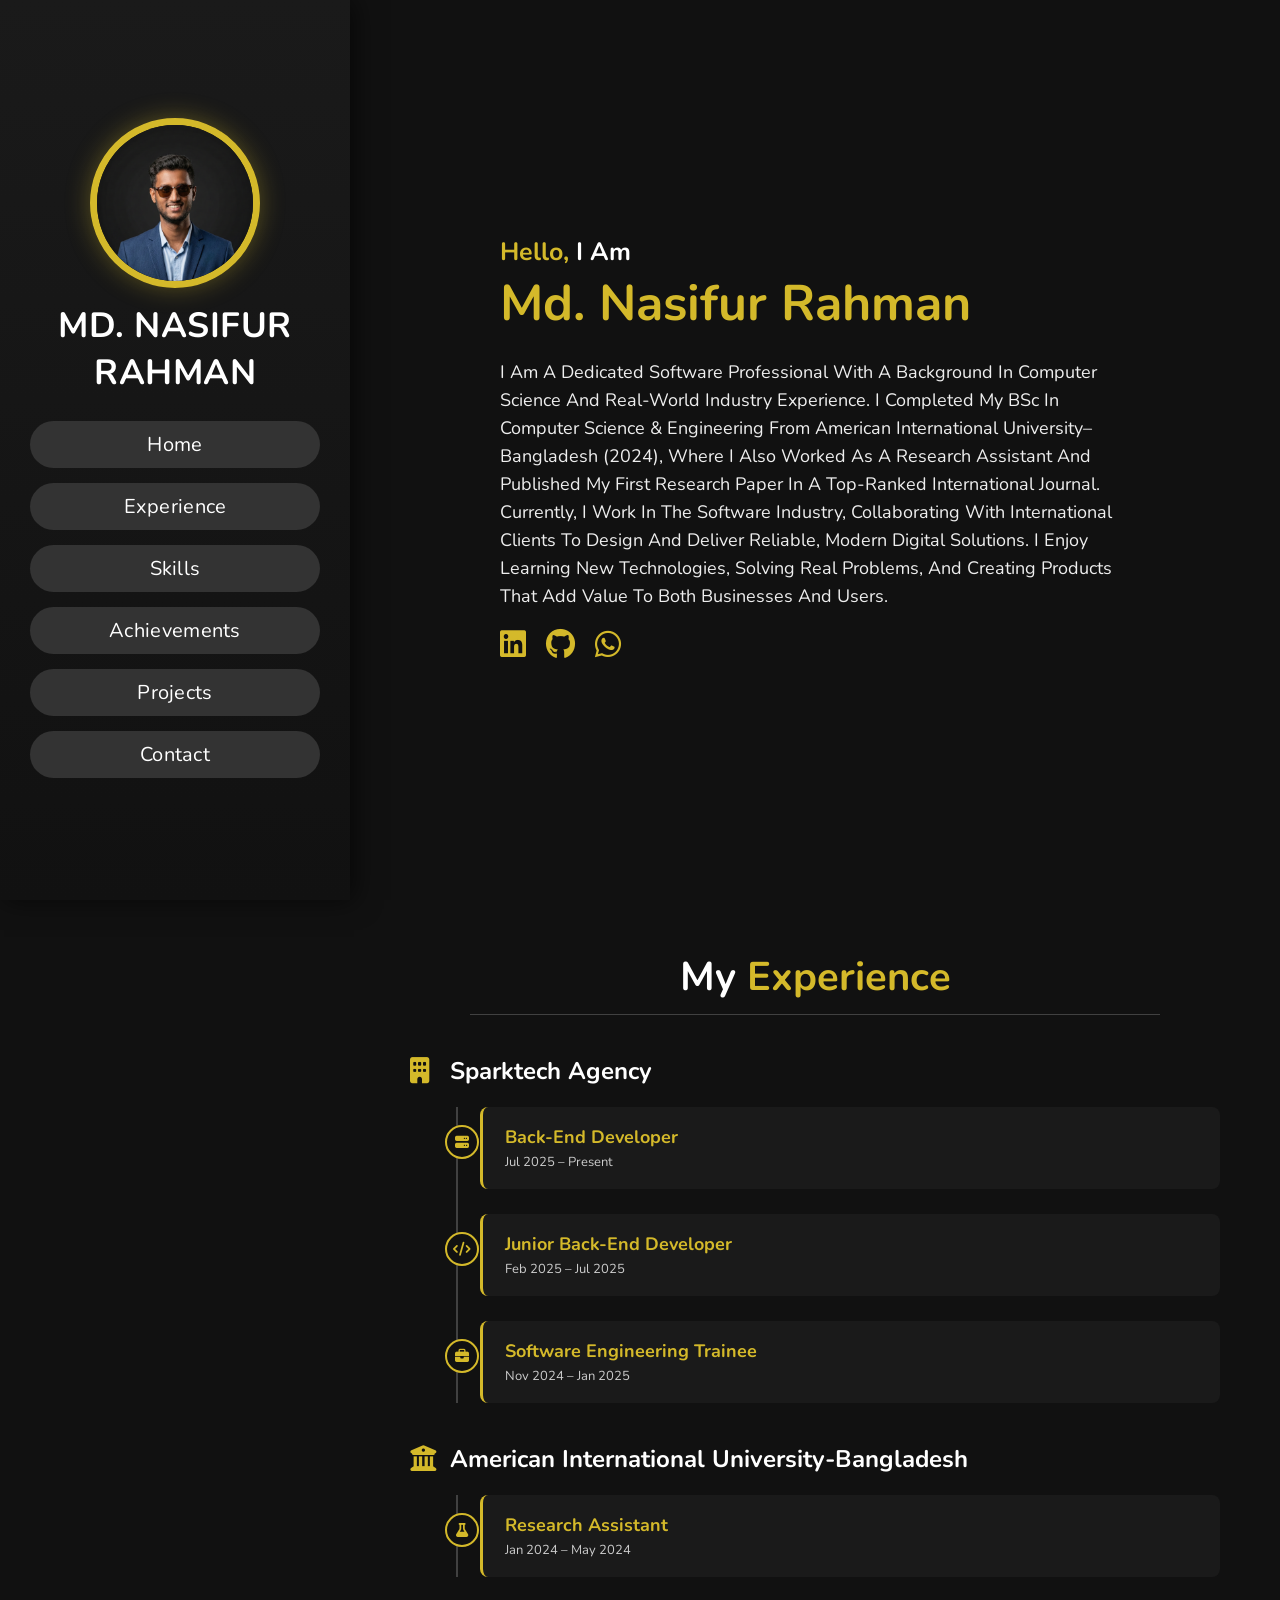
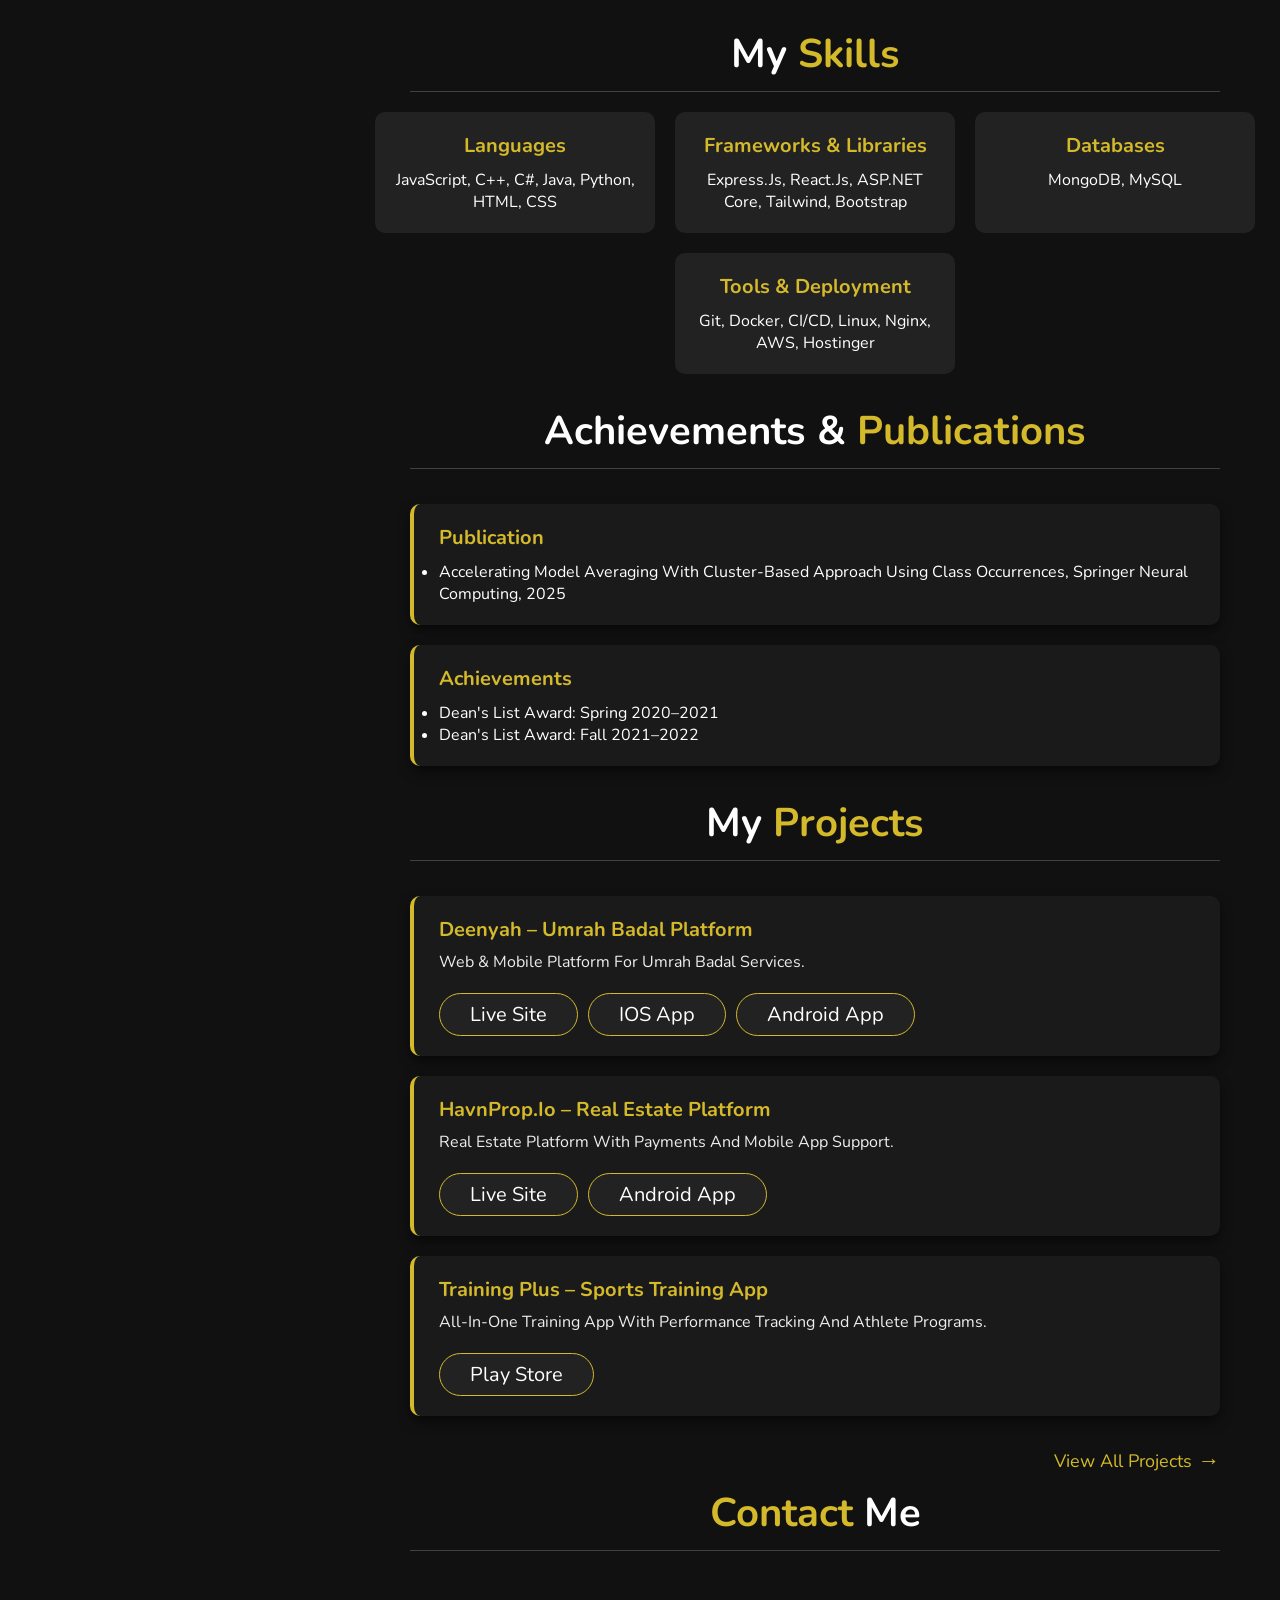
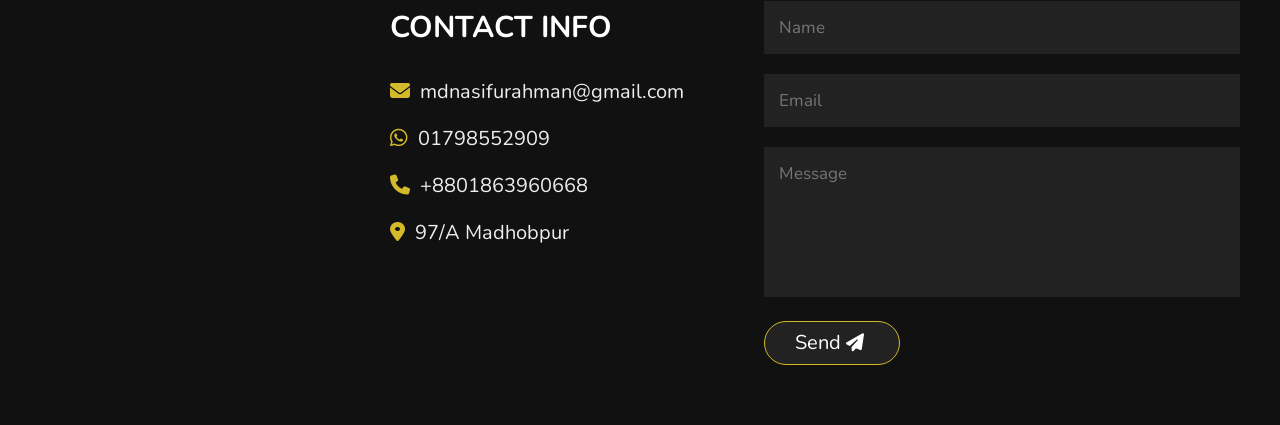
==== commit fe8edcf5: "pic change" ====
--- a/index.html
+++ b/index.html
@@ -14,7 +14,7 @@
 
     <header>
         <div class="user">
-            <img src="images/pic-red2.jpeg" alt="">
+            <img src="images/meinai.png" alt="">
             <!-- <img src="images/homepic.jpeg" alt=""> -->
             <h3 class="name">MD. NASIFUR RAHMAN</h3>
             <!-- <p class="post">Web Developer</p> -->
--- a/css/stylee.css
+++ b/css/stylee.css
@@ -492,6 +492,7 @@
 /* projects Section */
 .projects .project-container {
     margin-top: 3.5rem;
+    padding: 0 6rem;
 }
 .extra-project {
     display: none;
@@ -623,7 +624,7 @@
 
 /* Achievements */
 .achievements .row{
-    
+    padding: 0 6rem;
     margin-top: 3.5rem;
 }
 
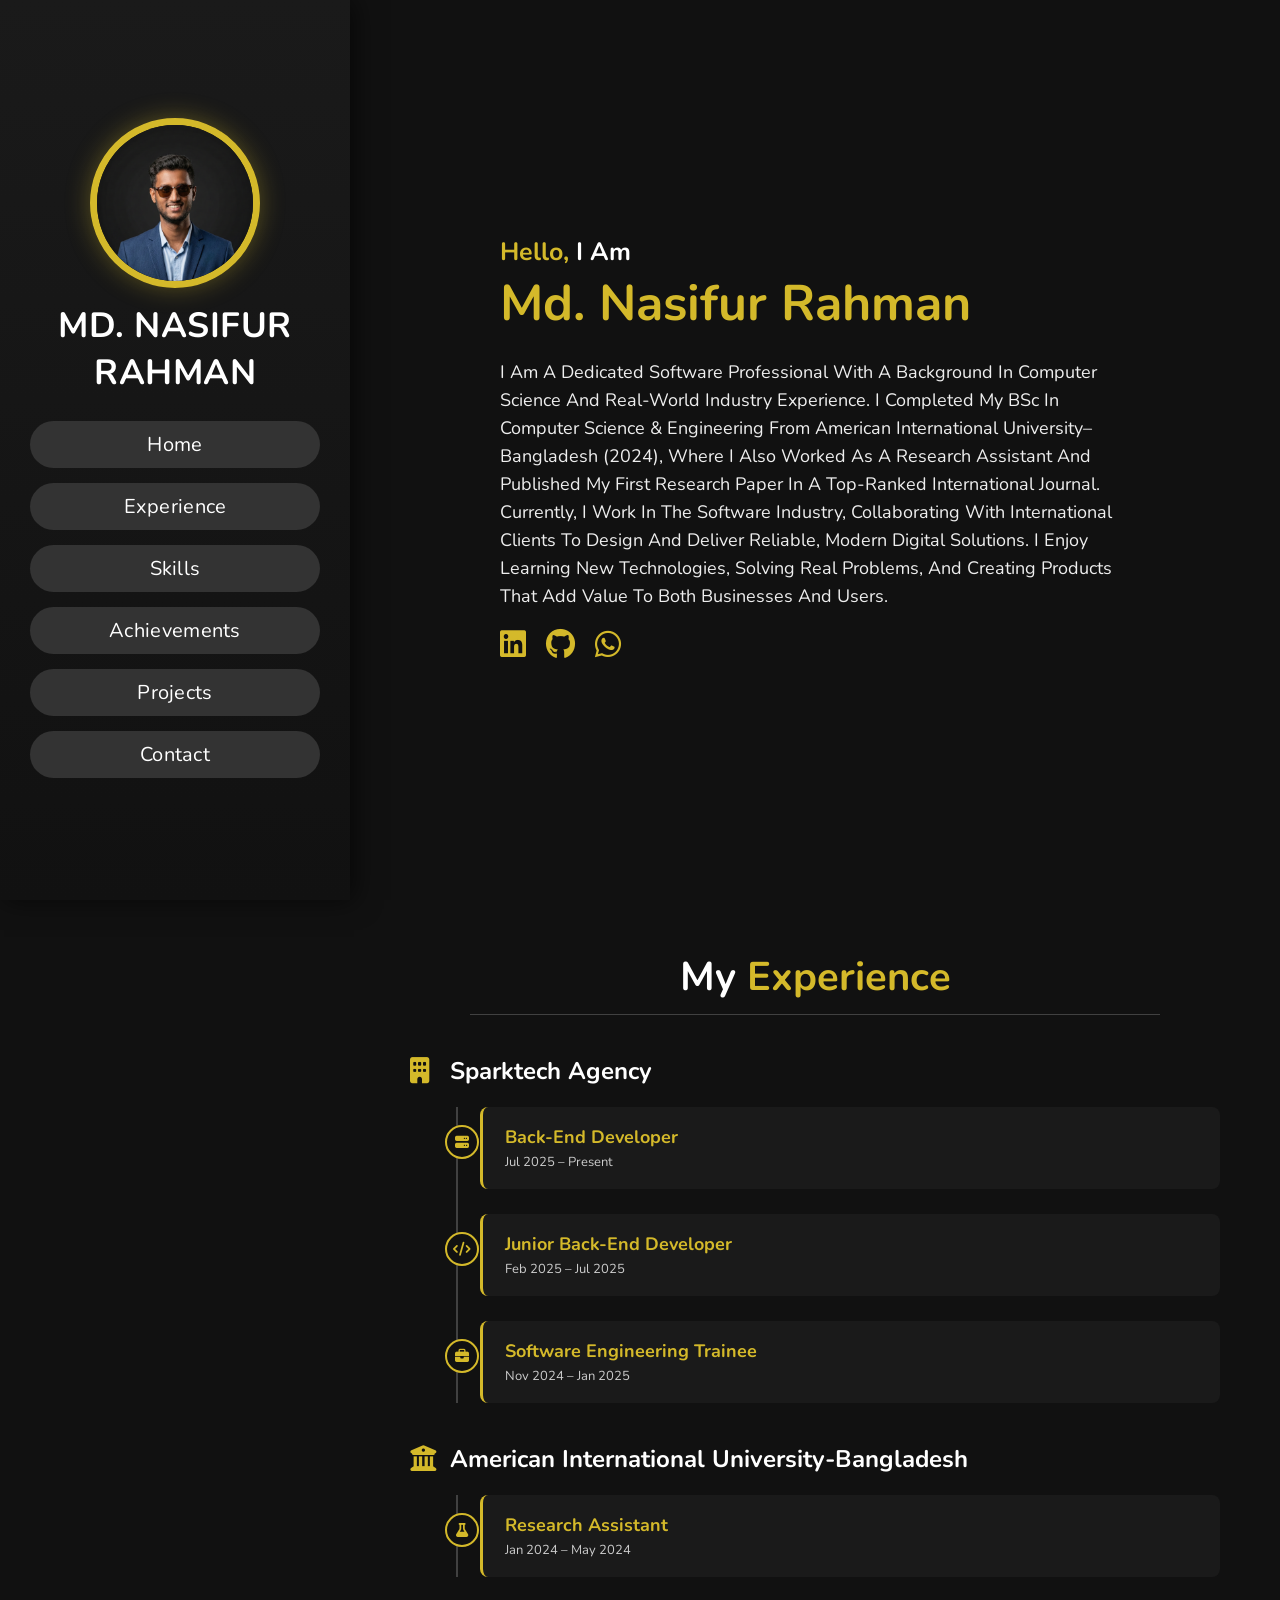
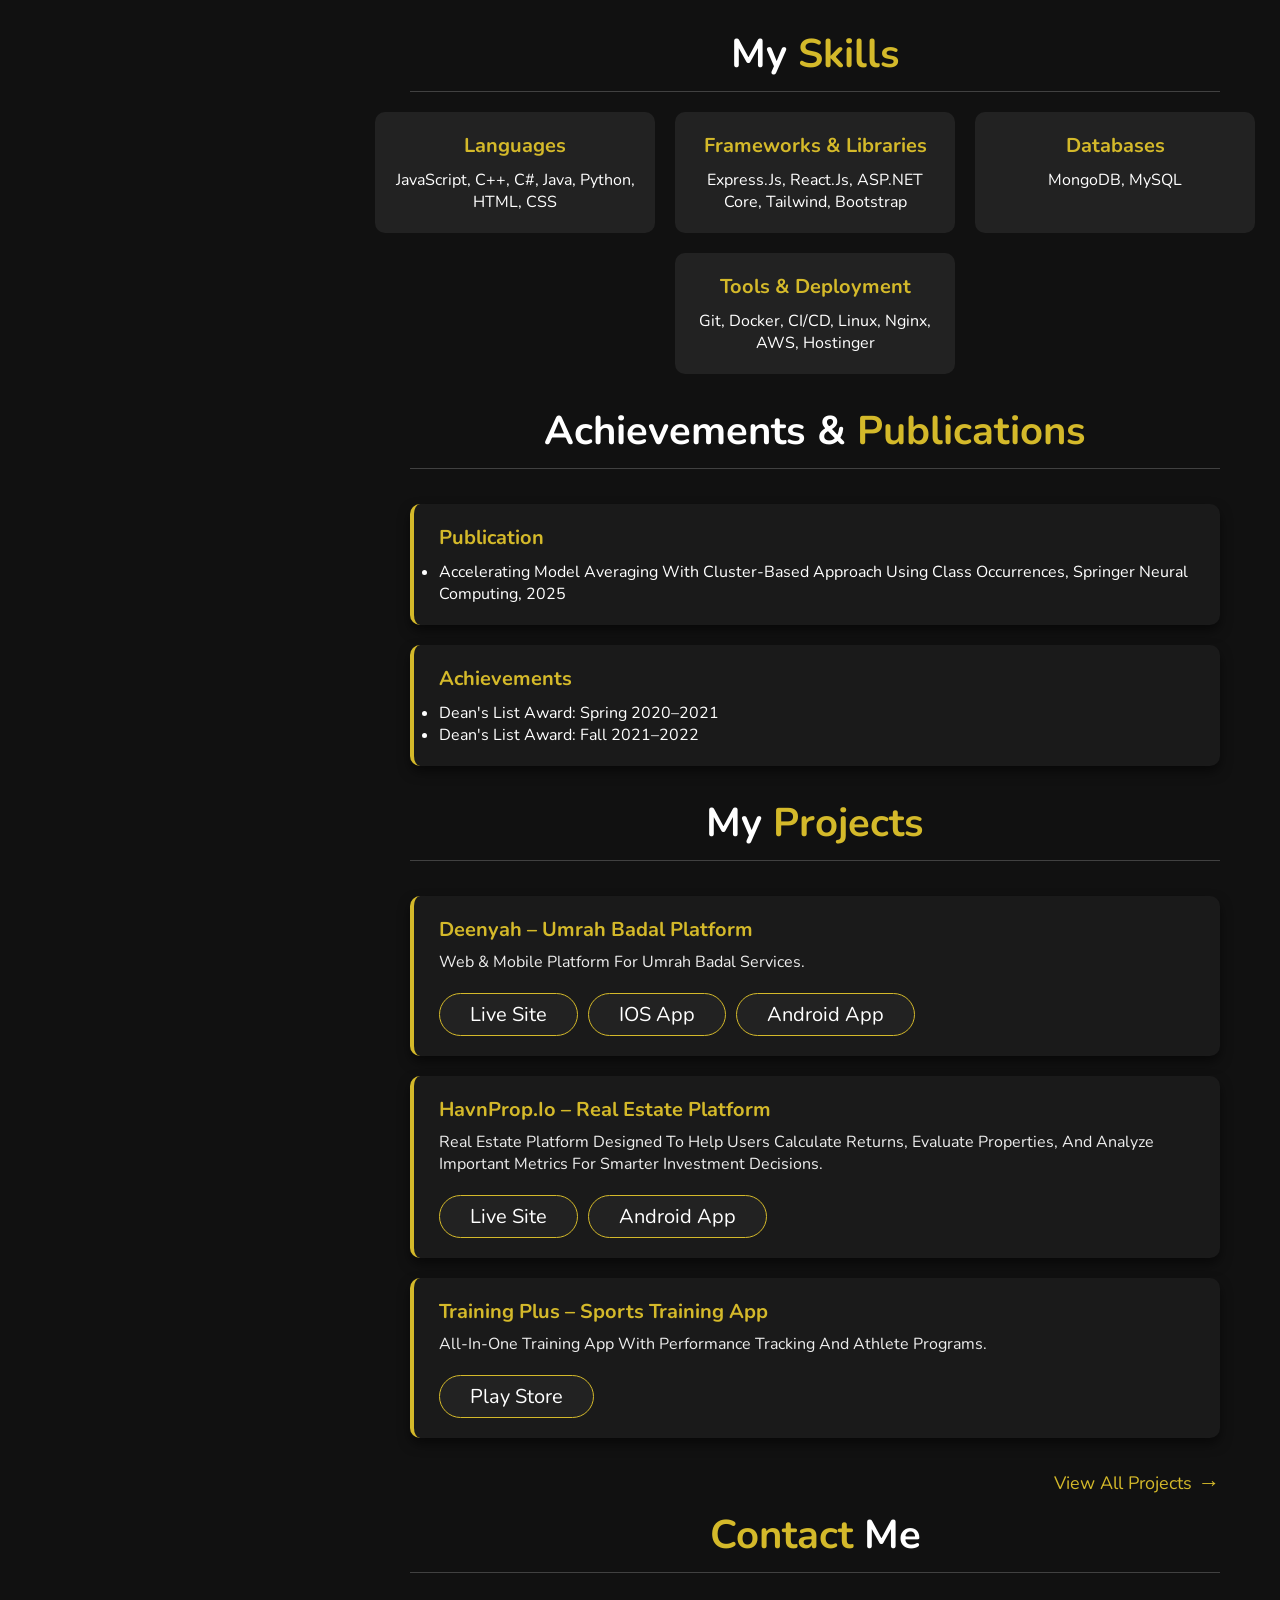
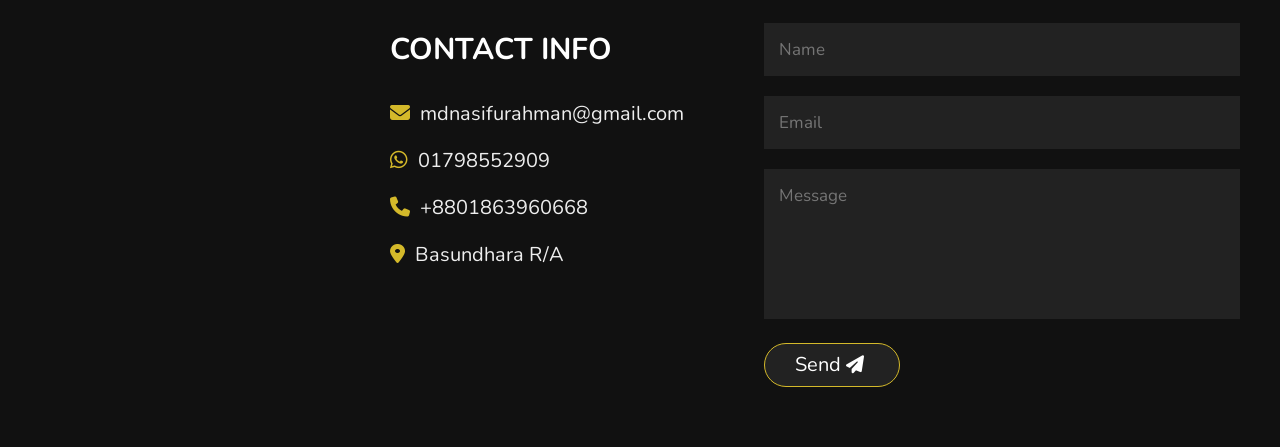
==== commit 6872da16: "update" ====
--- a/index.html
+++ b/index.html
@@ -202,25 +202,27 @@
             <div class="project-container">
 
                 <!-- Project 1 -->
-               <div class="project">
-    <h3>Deenyah – Umrah Badal Platform</h3>
-    <p>
-        Web & mobile platform for Umrah Badal services.
-    </p>
-    <div class="btn-group">
-        <a href="https://deenyah.com" target="_blank" class="btn">Live Site</a>
-        <a href="https://apps.apple.com/us/app/deenyah/id6756536239" target="_blank" class="btn">iOS App</a>
-        <a href="https://play.google.com/store/apps/details?id=com.deenyah.customer&hl=en_US"
-            target="_blank" class="btn">Android App</a>
-    </div>
-</div>
+                <div class="project">
+                    <h3>Deenyah – Umrah Badal Platform</h3>
+                    <p>
+                        Web & mobile platform for Umrah Badal services.
+                    </p>
+                    <div class="btn-group">
+                        <a href="https://deenyah.com" target="_blank" class="btn">Live Site</a>
+                        <a href="https://apps.apple.com/us/app/deenyah/id6756536239" target="_blank" class="btn">iOS
+                            App</a>
+                        <a href="https://play.google.com/store/apps/details?id=com.deenyah.customer&hl=en_US"
+                            target="_blank" class="btn">Android App</a>
+                    </div>
+                </div>
 
 
                 <!-- Project 2 -->
                 <div class="project">
                     <h3>HavnProp.io – Real Estate Platform</h3>
                     <p>
-                        Real estate platform with payments and mobile app support.
+                        real estate platform designed to help users calculate returns, evaluate properties, and analyze
+                        important metrics for smarter investment decisions.
                     </p>
                     <div class="btn-group">
                         <a href="https://havnprop.io" target="_blank" class="btn">Live Site</a>
@@ -292,11 +294,13 @@
                     <h3><i class="fa-brands fa-whatsapp"></i><a href="https://wa.me/1798552909"
                             target="_blank">01798552909</a></h3>
                     <h3><i class="fas fa-phone"></i><a href="tel:0186-396-0668">+8801863960668</a></h3>
-                    <h3><i class="fas fa-map-marker-alt"></i>97/A Madhobpur</h3>
+                    <h3><i class="fas fa-map-marker-alt"></i>Basundhara R/A</h3>
                     <iframe
-                        src="https://www.google.com/maps/embed?pb=!1m18!1m12!1m3!1d3615.627733123895!2d90.01149781116058!3d25.012762477737695!2m3!1f0!2f0!3f0!3m2!1i1024!2i768!4f13.1!3m3!1m2!1s0x3757d610b1247fcd%3A0x201f5f0a2e071108!2s2277%2B4J4%2C%20Sherpur!5e0!3m2!1sen!2sbd!4v1684599125480!5m2!1sen!2sbd"
+                        src="https://www.google.com/maps?q=Bashundhara+Residential+Area+Block+G+Dhaka+Bangladesh&output=embed"
                         width="70%" height="100%" style="border:0;" allowfullscreen="" loading="lazy"
-                        referrerpolicy="no-referrer-when-downgrade"></iframe>
+                        referrerpolicy="no-referrer-when-downgrade">
+                    </iframe>
+
                 </div>
             </div>
             <form action="">
